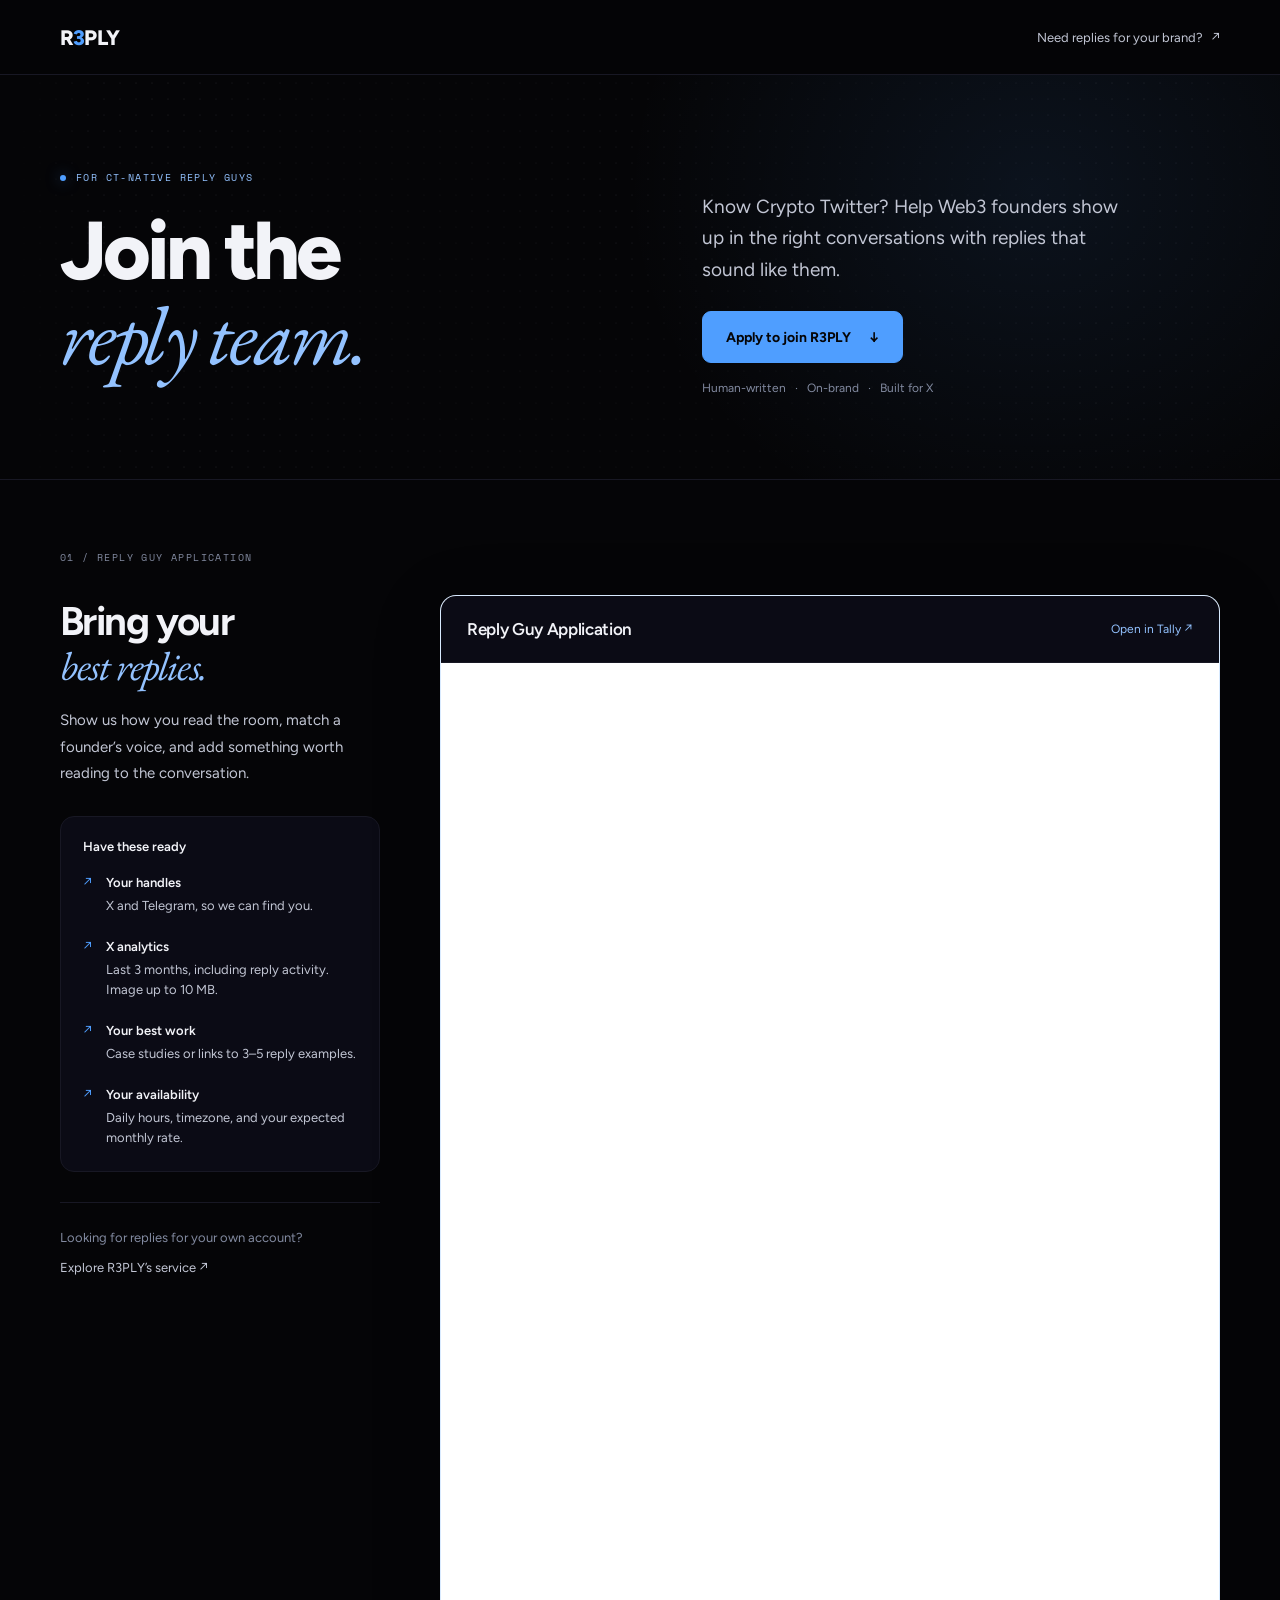
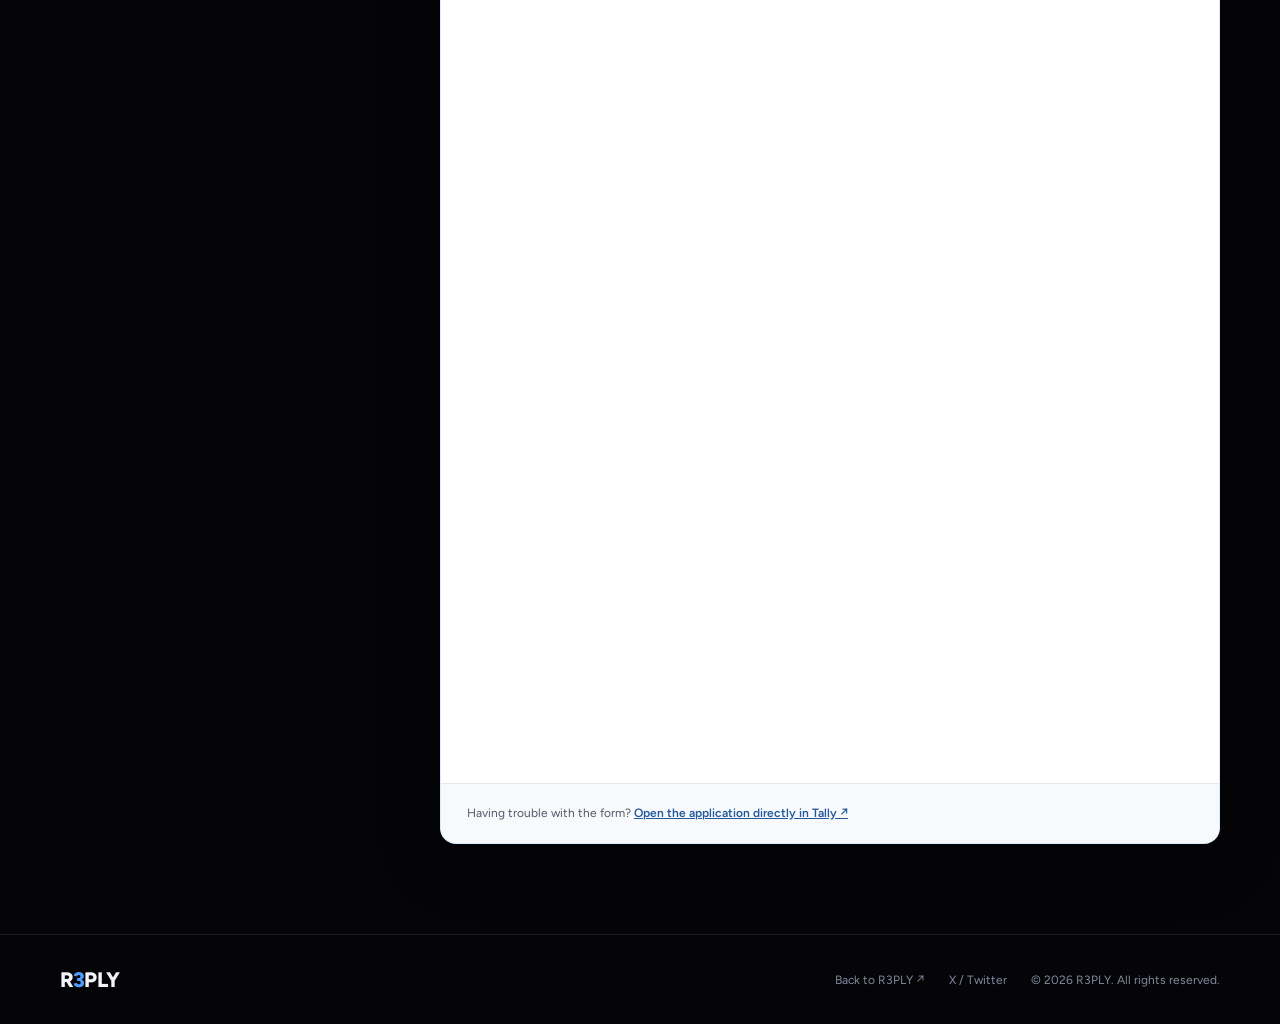
==== reply-guys/index.html @ 3acb1115 "Add reply guys application page with embedded Tally form" ====
<!DOCTYPE html>
<html lang="en">
<head>
  <meta charset="UTF-8">
  <meta name="viewport" content="width=device-width, initial-scale=1.0">
  <title>Reply Guy Application — R3PLY</title>
  <meta name="description" content="Apply to join the R3PLY reply team. Bring your Crypto Twitter knowledge, reply examples and X analytics to help Web3 founders show up in the right conversations.">
  <link rel="canonical" href="https://r3ply.xyz/reply-guys/">
  <meta property="og:title" content="Join the reply team — R3PLY">
  <meta property="og:description" content="Know Crypto Twitter? Apply to join the R3PLY reply team.">
  <meta property="og:type" content="website">
  <meta property="og:url" content="https://r3ply.xyz/reply-guys/">
  <meta name="twitter:card" content="summary">
  <meta name="theme-color" content="#050507">
  <link rel="icon" type="image/png" sizes="96x96" href="/favicon-96x96.png">
  <link rel="icon" type="image/png" sizes="192x192" href="/favicon.png">
  <link rel="shortcut icon" href="/favicon.ico">
  <link rel="apple-touch-icon" sizes="180x180" href="/apple-touch-icon.png">
  <link rel="preconnect" href="https://fonts.googleapis.com">
  <link rel="preconnect" href="https://fonts.gstatic.com" crossorigin>
  <link rel="preconnect" href="https://tally.so">
  <link href="https://fonts.googleapis.com/css2?family=EB+Garamond:ital,wght@1,400;1,500&family=Figtree:wght@400;500;600;700;800&family=Space+Mono:wght@400;700&display=swap" rel="stylesheet">
  <style>
    :root {
      --bg: #050507;
      --bg-card: #0b0b15;
      --border: #181824;
      --text: #f2f3f8;
      --text-dim: #c2c6d4;
      --muted: #828aa0;
      --accent: #4f9eff;
      --accent-300: #93c2ff;
      --accent-rgb: 79 158 255;
    }
    *, *::before, *::after { box-sizing: border-box; }
    html { scroll-behavior: smooth; scroll-padding-top: 90px; }
    body { margin: 0; background: var(--bg); color: var(--text); font-family: 'Figtree', sans-serif; -webkit-font-smoothing: antialiased; }
    a { color: inherit; }
    ::selection { background: var(--accent); color: var(--bg); }
    a:focus-visible, button:focus-visible, iframe:focus-visible { outline: 3px solid var(--accent-300); outline-offset: 5px; }
    .skip-link { position: fixed; top: 12px; left: 16px; z-index: 20; padding: 12px 18px; background: var(--accent); color: var(--bg); font-weight: 700; border-radius: 8px; transform: translateY(-160%); }
    .skip-link:focus { transform: translateY(0); }
    .wrap { width: min(1160px, calc(100% - 80px)); margin-inline: auto; }
    .site-header { position: sticky; top: 0; z-index: 10; border-bottom: 1px solid var(--border); background: rgba(5,5,7,.94); backdrop-filter: blur(18px); }
    .nav { min-height: 74px; display: flex; align-items: center; justify-content: space-between; gap: 24px; }
    .logo { font-weight: 800; font-size: 21px; letter-spacing: -.04em; text-decoration: none; }
    .logo span { color: var(--accent); }
    .nav-link { color: var(--text-dim); font-size: 13px; text-decoration: none; transition: color .2s; }
    .nav-link:hover, .text-link:hover { color: var(--accent-300); }
    .arrow { margin-left: 8px; }
    .hero { position: relative; isolation: isolate; overflow: hidden; border-bottom: 1px solid var(--border); }
    #hero-canvas { position: absolute; inset: 0; width: 100%; height: 100%; z-index: -2; pointer-events: none; }
    .hero::before { content: ''; position: absolute; z-index: -1; top: -260px; right: -180px; width: 850px; height: 750px; background: radial-gradient(ellipse, rgba(79,158,255,.09), transparent 68%); pointer-events: none; }
    .hero-inner { position: relative; display: grid; grid-template-columns: 1.1fr 1fr; gap: 72px; align-items: center; padding-block: 78px 84px; }
    .eyebrow { display: flex; align-items: center; gap: 10px; color: var(--accent-300); font-family: 'Space Mono', monospace; font-size: 10px; letter-spacing: .14em; line-height: 1.6; text-transform: uppercase; }
    .eyebrow::before { content: ''; width: 6px; height: 6px; background: var(--accent); border-radius: 50%; box-shadow: 0 0 14px rgba(79,158,255,.5); flex: 0 0 auto; }
    h1 { font-size: clamp(54px, 6.5vw, 82px); font-weight: 800; letter-spacing: -.05em; line-height: 1.02; margin: 23px 0 0; }
    h1 em, h2 em { font-family: 'EB Garamond', serif; font-weight: 400; color: var(--accent-300); letter-spacing: -.035em; }
    .hero-copy { max-width: 425px; padding-top: 38px; }
    .hero-copy p { font-size: 19px; color: var(--text-dim); line-height: 1.65; margin: 0 0 26px; }
    .button { display: inline-flex; justify-content: center; align-items: center; gap: 18px; padding: 16px 23px; min-height: 52px; border: 1px solid var(--accent); border-radius: 9px; background: var(--accent); color: #050507; font-size: 14px; font-weight: 700; text-decoration: none; transition: background .2s, box-shadow .2s; }
    .button:hover { background: var(--accent-300); border-color: var(--accent-300); box-shadow: 0 0 28px rgba(79,158,255,.15); }
    .hero-note { display: flex; flex-wrap: wrap; gap: 9px; margin-top: 18px; color: var(--muted); font-size: 12px; }
    .hero-note span + span::before { content: '·'; margin-right: 9px; }
    .application { padding-block: 70px 90px; }
    .section-label { font-family: 'Space Mono', monospace; font-size: 10px; letter-spacing: .14em; color: var(--muted); margin: 0 0 30px; }
    .application-grid { display: grid; grid-template-columns: 320px minmax(0, 1fr); align-items: start; gap: 60px; }
    .application-info { padding-top: 4px; }
    h2 { font-size: 40px; font-weight: 700; letter-spacing: -.04em; line-height: 1.13; margin: 0 0 18px; }
    .intro { color: var(--text-dim); font-size: 15px; line-height: 1.75; margin: 0 0 30px; }
    .checklist { background: var(--bg-card); border: 1px solid var(--border); border-radius: 14px; padding: 22px; }
    .checklist h3 { font-size: 13px; font-weight: 600; margin: 0 0 19px; }
    .checklist ul { list-style: none; padding: 0; margin: 0; display: grid; gap: 20px; }
    .checklist li { position: relative; padding-left: 23px; color: var(--text-dim); font-size: 13px; line-height: 1.6; }
    .checklist li::before { content: '↗'; position: absolute; top: 0; left: 0; color: var(--accent); }
    .checklist strong { display: block; color: var(--text); font-size: 13px; font-weight: 600; margin-bottom: 2px; }
    .form-card { min-width: 0; overflow: hidden; border: 1px solid rgba(79,158,255,.22); border-radius: 16px; background: #fff; box-shadow: 0 16px 70px rgba(0,0,0,.2); }
    .form-header { display: flex; flex-wrap: wrap; align-items: center; justify-content: space-between; gap: 14px; background: var(--bg-card); border-bottom: 1px solid var(--border); padding: 23px 26px; }
    .form-header h3 { margin: 0; color: var(--text); font-size: 17px; font-weight: 600; letter-spacing: -.02em; }
    .form-header a { color: var(--accent-300); font-size: 12px; text-decoration: none; }
    .form-header a:hover { text-decoration: underline; }
    .tally-form { display: block; width: 100%; border: 0; color-scheme: light; }
    .fallback { border-top: 1px solid #e5e7eb; padding: 20px 26px; background: #f8f9fb; color: #505968; font-size: 12px; line-height: 1.6; }
    .fallback a { color: #23599c; font-weight: 600; }
    .client-note { border-top: 1px solid var(--border); margin-top: 30px; padding-top: 24px; color: var(--muted); font-size: 13px; line-height: 1.7; }
    .text-link { display: inline-block; margin-top: 8px; color: var(--text-dim); text-decoration: none; }
    .site-footer { border-top: 1px solid var(--border); }
    .footer-inner { padding-block: 32px; display: flex; flex-wrap: wrap; align-items: center; justify-content: space-between; gap: 22px; }
    .footer-links { display: flex; flex-wrap: wrap; gap: 24px; align-items: center; color: var(--muted); font-size: 12px; }
    .footer-links a { text-decoration: none; }
    .footer-links a:hover { color: var(--accent-300); }
    @media (max-width: 960px) {
      .wrap { width: calc(100% - 48px); }
      .hero-inner { gap: 40px; }
      .application-grid { grid-template-columns: 260px minmax(0, 1fr); gap: 30px; }
      h2 { font-size: 35px; }
    }
    @media (max-width: 760px) {
      .wrap { width: calc(100% - 40px); }
      .nav { min-height: 66px; gap: 16px; }
      .nav-link { max-width: 185px; text-align: right; font-size: 12px; line-height: 1.5; }
      .hero-inner { grid-template-columns: 1fr; gap: 24px; padding-block: 54px; }
      h1 { font-size: clamp(53px, 11vw, 76px); }
      .hero-copy { padding-top: 0; max-width: 500px; }
      .hero-copy p { font-size: 17px; margin-bottom: 22px; }
      .application { padding-block: 46px 54px; }
      .application-grid { grid-template-columns: 1fr; gap: 32px; }
      h2 { font-size: 38px; }
      .intro { margin-bottom: 22px; }
      .checklist { padding: 22px; }
      .checklist ul { grid-template-columns: 1fr 1fr; gap: 18px; }
      .client-note { margin-top: 22px; }
      .form-header { padding: 20px; }
      .fallback { padding: 18px 20px; }
      .footer-inner { align-items: flex-start; flex-direction: column; }
      .footer-links { gap: 18px; }
    }
    @media (max-width: 420px) {
      .checklist ul { grid-template-columns: 1fr; }
      .button { width: 100%; }
    }
    @media (prefers-reduced-motion: reduce) {
      html { scroll-behavior: auto; }
      *, *::before, *::after { transition: none !important; }
    }
  </style>
</head>
<body>
  <a class="skip-link" href="#apply">Skip to application</a>
  <header class="site-header">
    <nav class="nav wrap" aria-label="Main navigation">
      <a class="logo" href="/" aria-label="R3PLY homepage">R<span>3</span>PLY</a>
      <a class="nav-link" href="/">Need replies for your brand?<span class="arrow" aria-hidden="true">↗</span></a>
    </nav>
  </header>
  <main>
    <section class="hero" aria-labelledby="hero-title">
      <canvas id="hero-canvas" aria-hidden="true"></canvas>
      <div class="hero-inner wrap">
        <div>
          <div class="eyebrow">For CT-native reply guys</div>
          <h1 id="hero-title">Join the<br><em>reply team.</em></h1>
        </div>
        <div class="hero-copy">
          <p>Know Crypto Twitter? Help Web3 founders show up in the right conversations with replies that sound like them.</p>
          <a class="button" href="#apply">Apply to join R3PLY <span aria-hidden="true">↓</span></a>
          <div class="hero-note"><span>Human-written</span><span>On-brand</span><span>Built for X</span></div>
        </div>
      </div>
    </section>
    <section class="application wrap" id="apply" aria-labelledby="application-title">
      <p class="section-label">01 / REPLY GUY APPLICATION</p>
      <div class="application-grid">
        <aside class="application-info">
          <h2 id="application-title">Bring your<br><em>best replies.</em></h2>
          <p class="intro">Show us how you read the room, match a founder’s voice, and add something worth reading to the conversation.</p>
          <div class="checklist">
            <h3>Have these ready</h3>
            <ul>
              <li><strong>Your handles</strong>X and Telegram, so we can find you.</li>
              <li><strong>X analytics</strong>Last 3 months, including reply activity. Image up to 10 MB.</li>
              <li><strong>Your best work</strong>Case studies or links to 3–5 reply examples.</li>
              <li><strong>Your availability</strong>Daily hours, timezone, and your expected monthly rate.</li>
            </ul>
          </div>
          <div class="client-note">Looking for replies for your own account?<br><a class="text-link" href="/">Explore R3PLY’s service <span aria-hidden="true">↗</span></a></div>
        </aside>
        <div class="form-card">
          <div class="form-header">
            <h3>Reply Guy Application</h3>
            <a href="https://tally.so/r/2E71Xb" target="_blank" rel="noopener noreferrer">Open in Tally <span aria-hidden="true">↗</span><span class="sr-only" style="position:absolute;width:1px;height:1px;padding:0;margin:-1px;overflow:hidden;clip-path:inset(50%);white-space:nowrap;"> (opens in a new tab)</span></a>
          </div>
          <iframe class="tally-form" data-tally-src="https://tally.so/embed/2E71Xb?alignLeft=1&amp;hideTitle=1&amp;dynamicHeight=1" src="https://tally.so/embed/2E71Xb?alignLeft=1&amp;hideTitle=1&amp;dynamicHeight=1" loading="lazy" width="100%" height="1720" title="R3PLY reply guy application form"></iframe>
          <div class="fallback">Having trouble with the form? <a href="https://tally.so/r/2E71Xb" target="_blank" rel="noopener noreferrer">Open the application directly in Tally ↗</a></div>
        </div>
      </div>
    </section>
  </main>
  <footer class="site-footer">
    <div class="footer-inner wrap">
      <a class="logo" href="/" aria-label="R3PLY homepage">R<span>3</span>PLY</a>
      <div class="footer-links">
        <a href="/">Back to R3PLY <span aria-hidden="true">↗</span></a>
        <a href="https://x.com/shynxbt" target="_blank" rel="noopener noreferrer">X / Twitter</a>
        <span>© 2026 R3PLY. All rights reserved.</span>
      </div>
    </div>
  </footer>
  <script src="https://tally.so/widgets/embed.js" onload="if (window.Tally) window.Tally.loadEmbeds();" async></script>
  <script>
    /* HERO CANVAS - blue cursor trails and dot-field click ripples */
    (function() {
      const canvas = document.getElementById('hero-canvas');
      const hero = canvas && canvas.closest('.hero');
      const ctx = canvas && canvas.getContext('2d');
      if (!hero || !ctx) return;

      const motion = matchMedia('(prefers-reduced-motion: reduce)');
      const pointer = matchMedia('(hover: hover) and (pointer: fine)');
      const rgb = getComputedStyle(hero).getPropertyValue('--accent-rgb').trim().split(/[\s,]+/).map(Number);
      const blue = rgb.length === 3 && rgb.every(Number.isFinite) ? rgb : [79, 158, 255];
      const TRAIL_LIFE = 680, RIPPLE_LIFE = 1700, MAX_TRAIL = 24;
      let width = 1, height = 1, radius = 100, dots = [], masks = [];
      let trail = [], ripples = [], frame = null, inView = true, lastPaint = 0;
      let phase = 0, previousTime = 0, previousPoint = null;
      const animated = () => !motion.matches && pointer.matches;
      const canRun = () => animated() && inView && !document.hidden;

      function measure() {
        const rect = canvas.getBoundingClientRect();
        width = Math.max(1, rect.width);
        height = Math.max(1, rect.height);
        const dpr = Math.min(window.devicePixelRatio || 1, 2);
        canvas.width = Math.round(width * dpr);
        canvas.height = Math.round(height * dpr);
        ctx.setTransform(dpr, 0, 0, dpr, 0, 0);
        radius = Math.max(80, Math.min(120, width * 0.075));
        masks = [...hero.querySelectorAll('.hero-call-note, .hero-trust')].map(el => {
          const r = el.getBoundingClientRect();
          return { left: r.left - rect.left - 10, top: r.top - rect.top - 10,
            right: r.right - rect.left + 10, bottom: r.bottom - rect.top + 10 };
        });
        const spacing = width < 600 ? 22 : 16;
        dots = [];
        for (let y = spacing / 2; y < height; y += spacing) {
          for (let x = spacing / 2; x < width; x += spacing) {
            if (masks.some(m => x >= m.left && x <= m.right && y >= m.top && y <= m.bottom)) continue;
            const edge = Math.min(1, Math.min(x, width - x) / 90);
            dots.push({ x, y, edge, distance: Math.hypot(x - width * 0.5, y - height * 0.35) });
          }
        }
        trail = [];
        ripples = [];
        previousPoint = null;
        paint(performance.now(), false);
        sync();
      }

      function paint(now, moving) {
        if (moving) phase += Math.min(50, now - (previousTime || now)) / 1000;
        previousTime = now;
        trail = trail.filter(p => now - p.time < TRAIL_LIFE);
        ripples = ripples.filter(p => now - p.time < RIPPLE_LIFE);
        const strokes = trail.map(p => ({ ...p, fade: Math.pow(1 - (now - p.time) / TRAIL_LIFE, 1.5),
          dx: p.x - p.fromX, dy: p.y - p.fromY,
          length: Math.pow(p.x - p.fromX, 2) + Math.pow(p.y - p.fromY, 2) }));
        const waves = ripples.map(p => ({ ...p, radius: (now - p.time) * 0.62,
          fade: Math.pow(1 - (now - p.time) / RIPPLE_LIFE, 2) }));
        ctx.clearRect(0, 0, width, height);
        for (const dot of dots) {
          let wake = 0, ripple = 0;
          if (moving) {
            for (const p of strokes) {
              if (Math.abs(dot.x - p.x) > radius + Math.abs(p.dx) || Math.abs(dot.y - p.y) > radius + Math.abs(p.dy)) continue;
              const t = p.length ? Math.max(0, Math.min(1, ((dot.x - p.fromX) * p.dx + (dot.y - p.fromY) * p.dy) / p.length)) : 0;
              const distance = Math.hypot(dot.x - p.fromX - p.dx * t, dot.y - p.fromY - p.dy * t);
              if (distance < radius) wake = Math.max(wake, Math.pow(1 - distance / radius, 2) * p.fade);
            }
            for (const p of waves) {
              const distance = Math.abs(Math.hypot(dot.x - p.x, dot.y - p.y) - p.radius);
              const thickness = 24 + p.radius * 0.045;
              if (distance < thickness) ripple = Math.max(ripple, (1 - distance / thickness) * p.fade);
            }
          }
          const light = Math.min(1, Math.max(wake, ripple));
          const breath = moving ? (Math.sin(phase * 1.25 - dot.distance * 0.012) + 1) * 0.016 : 0.013;
          const alpha = (0.034 + breath + light * 0.66) * dot.edge;
          const blend = Math.min(1, light * 1.7);
          const color = blue.map((channel, i) => Math.round([242, 243, 248][i] * (1 - blend) + channel * blend));
          ctx.fillStyle = `rgba(${color.join(',')},${alpha})`;
          ctx.beginPath();
          ctx.arc(dot.x, dot.y, 0.85 + light * 1.15, 0, Math.PI * 2);
          ctx.fill();
        }
      }

      function tick(now) {
        frame = null;
        if (!canRun()) return;
        // Limit the background to 40 fps; page controls keep their normal frame rate.
        if (now - lastPaint >= 25) { paint(now, true); lastPaint = now; }
        frame = requestAnimationFrame(tick);
      }
      function stop() {
        if (frame !== null) cancelAnimationFrame(frame);
        frame = null;
        previousTime = 0;
      }
      function sync() {
        if (canRun()) {
          if (frame === null) frame = requestAnimationFrame(tick);
        } else {
          stop();
          if (!animated()) {
            trail = []; ripples = []; previousPoint = null;
            paint(performance.now(), false);
          }
        }
      }
      function localPoint(e) {
        const rect = canvas.getBoundingClientRect();
        return { x: e.clientX - rect.left, y: e.clientY - rect.top };
      }
      hero.addEventListener('pointermove', e => {
        if (!canRun() || e.pointerType === 'touch') return;
        const now = performance.now();
        if (previousPoint && now - previousPoint.time < 12) return;
        const p = localPoint(e);
        if (p.x < 0 || p.y < 0 || p.x > width || p.y > height) return;
        const nearby = previousPoint && now - previousPoint.time < 100 &&
          Math.hypot(p.x - previousPoint.x, p.y - previousPoint.y) < radius * 2;
        trail.push({ ...p, fromX: nearby ? previousPoint.x : p.x,
          fromY: nearby ? previousPoint.y : p.y, time: now });
        if (trail.length > MAX_TRAIL) trail.shift();
        previousPoint = { ...p, time: now };
      }, { passive: true });
      hero.addEventListener('pointerleave', () => { previousPoint = null; });
      hero.addEventListener('click', e => {
        if (!canRun() || e.target.closest('a, button, input, select, textarea, summary')) return;
        ripples.push({ ...localPoint(e), time: performance.now() });
        if (ripples.length > 4) ripples.shift();
      });

      if ('IntersectionObserver' in window) {
        new IntersectionObserver(entries => {
          inView = entries.some(entry => entry.isIntersecting);
          if (!inView) { trail = []; ripples = []; previousPoint = null; }
          sync();
        }, { threshold: 0 }).observe(hero);
      }
      if ('ResizeObserver' in window) new ResizeObserver(measure).observe(hero);
      else window.addEventListener('resize', measure, { passive: true });
      document.addEventListener('visibilitychange', sync);
      motion.addEventListener('change', sync);
      pointer.addEventListener('change', sync);
      window.addEventListener('pageshow', measure);
      if (document.fonts) document.fonts.ready.then(measure);
      measure();
    })();
  </script>
</body>
</html>
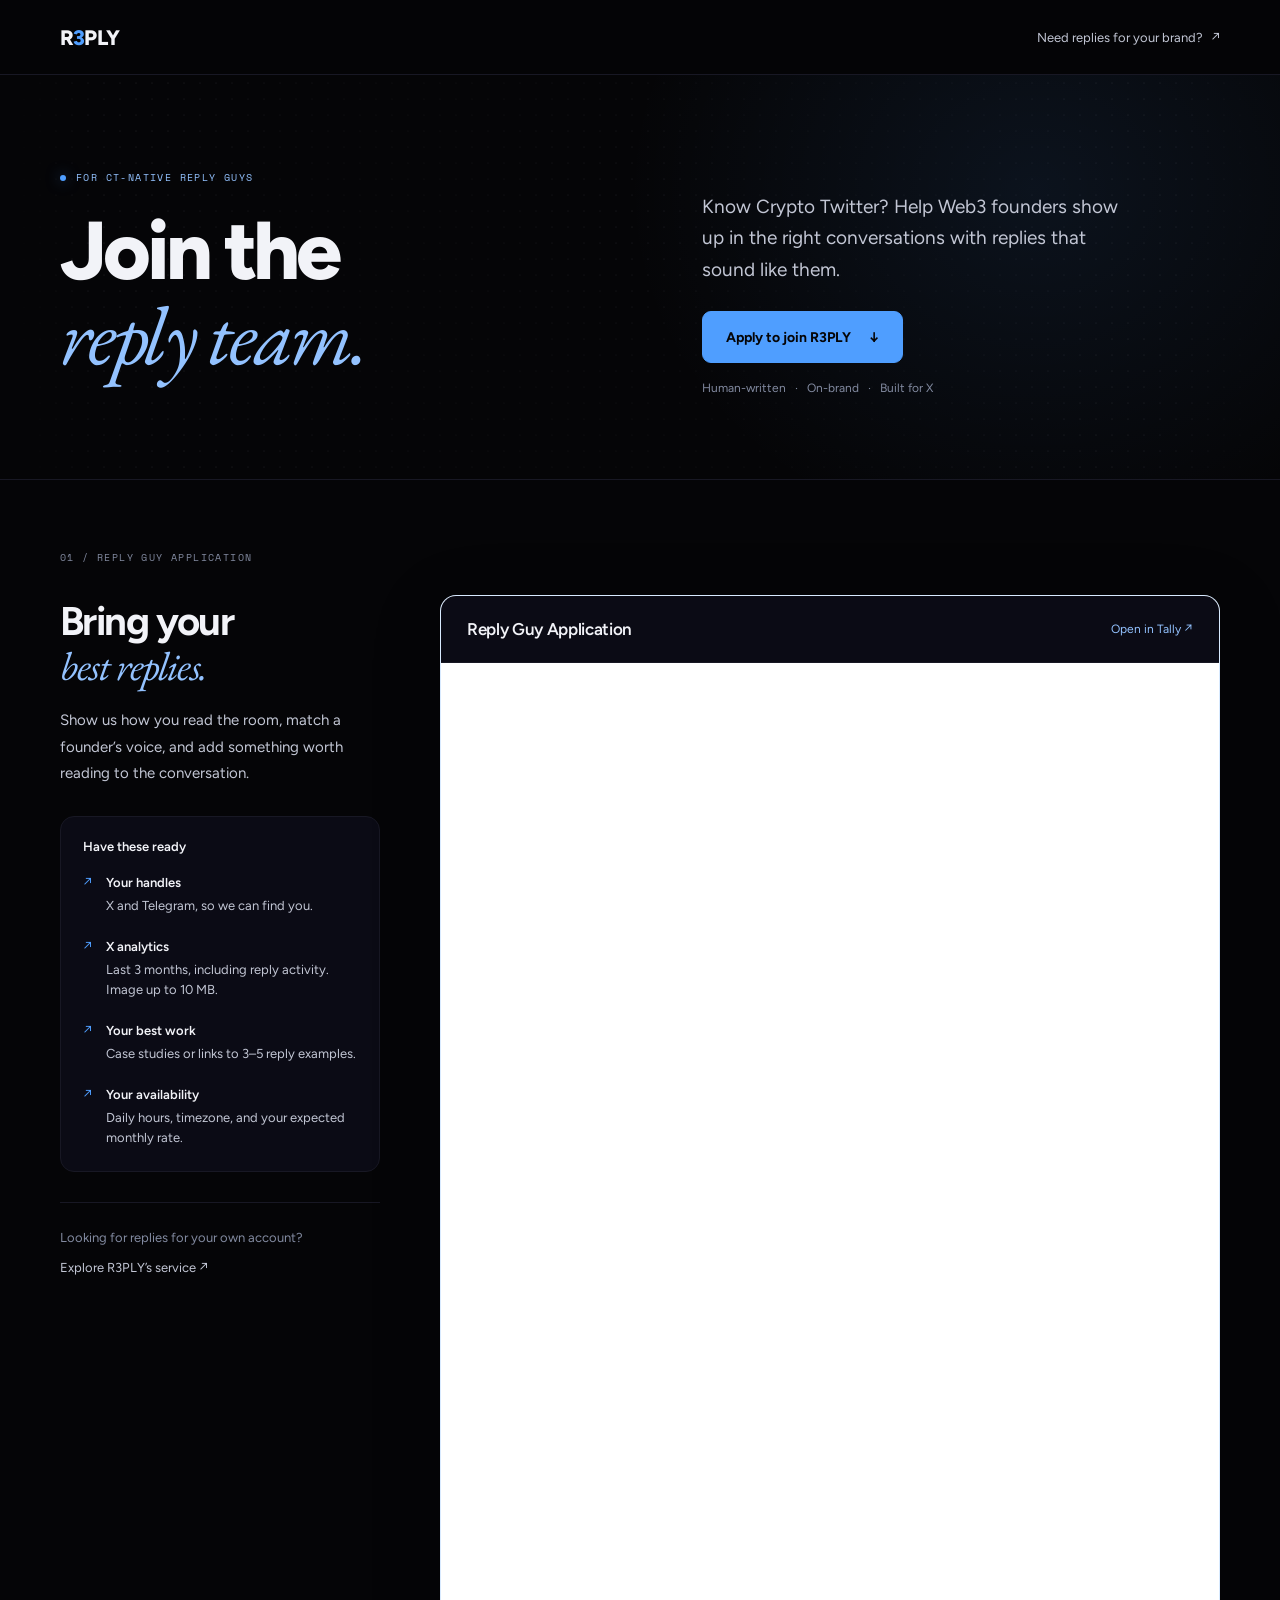
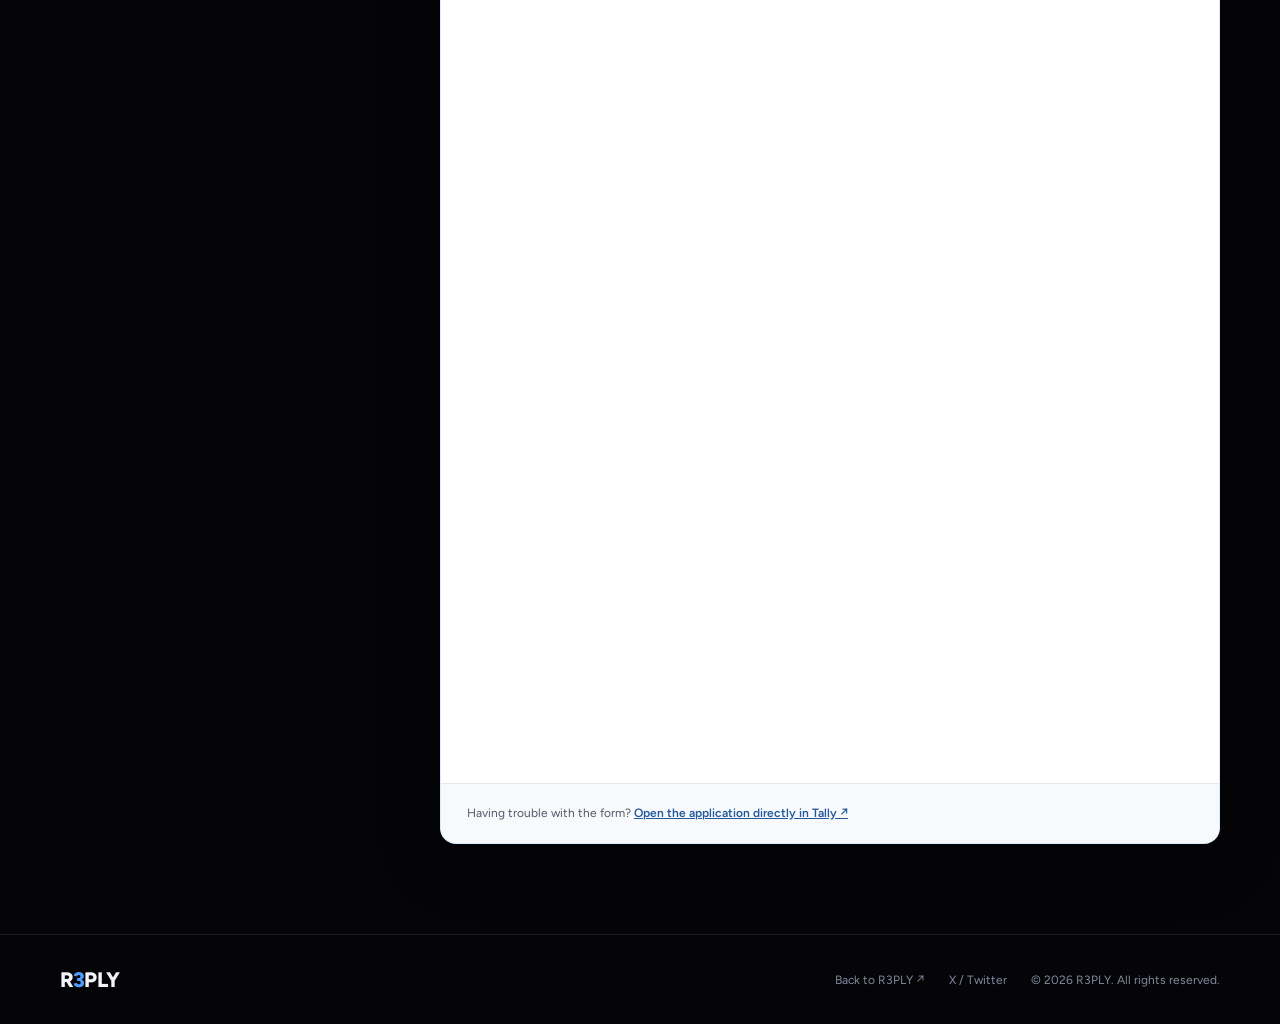
==== commit f3284e84: "Allow Tally widget to resize the application form" ====
--- a/reply-guys/index.html
+++ b/reply-guys/index.html
@@ -170,7 +170,7 @@
             <h3>Reply Guy Application</h3>
             <a href="https://tally.so/r/2E71Xb" target="_blank" rel="noopener noreferrer">Open in Tally <span aria-hidden="true">↗</span><span class="sr-only" style="position:absolute;width:1px;height:1px;padding:0;margin:-1px;overflow:hidden;clip-path:inset(50%);white-space:nowrap;"> (opens in a new tab)</span></a>
           </div>
-          <iframe class="tally-form" data-tally-src="https://tally.so/embed/2E71Xb?alignLeft=1&amp;hideTitle=1&amp;dynamicHeight=1" src="https://tally.so/embed/2E71Xb?alignLeft=1&amp;hideTitle=1&amp;dynamicHeight=1" loading="lazy" width="100%" height="1720" title="R3PLY reply guy application form"></iframe>
+          <iframe class="tally-form" data-tally-src="https://tally.so/embed/2E71Xb?alignLeft=1&amp;hideTitle=1&amp;dynamicHeight=1" loading="lazy" width="100%" height="1720" title="R3PLY reply guy application form"></iframe>
           <div class="fallback">Having trouble with the form? <a href="https://tally.so/r/2E71Xb" target="_blank" rel="noopener noreferrer">Open the application directly in Tally ↗</a></div>
         </div>
       </div>
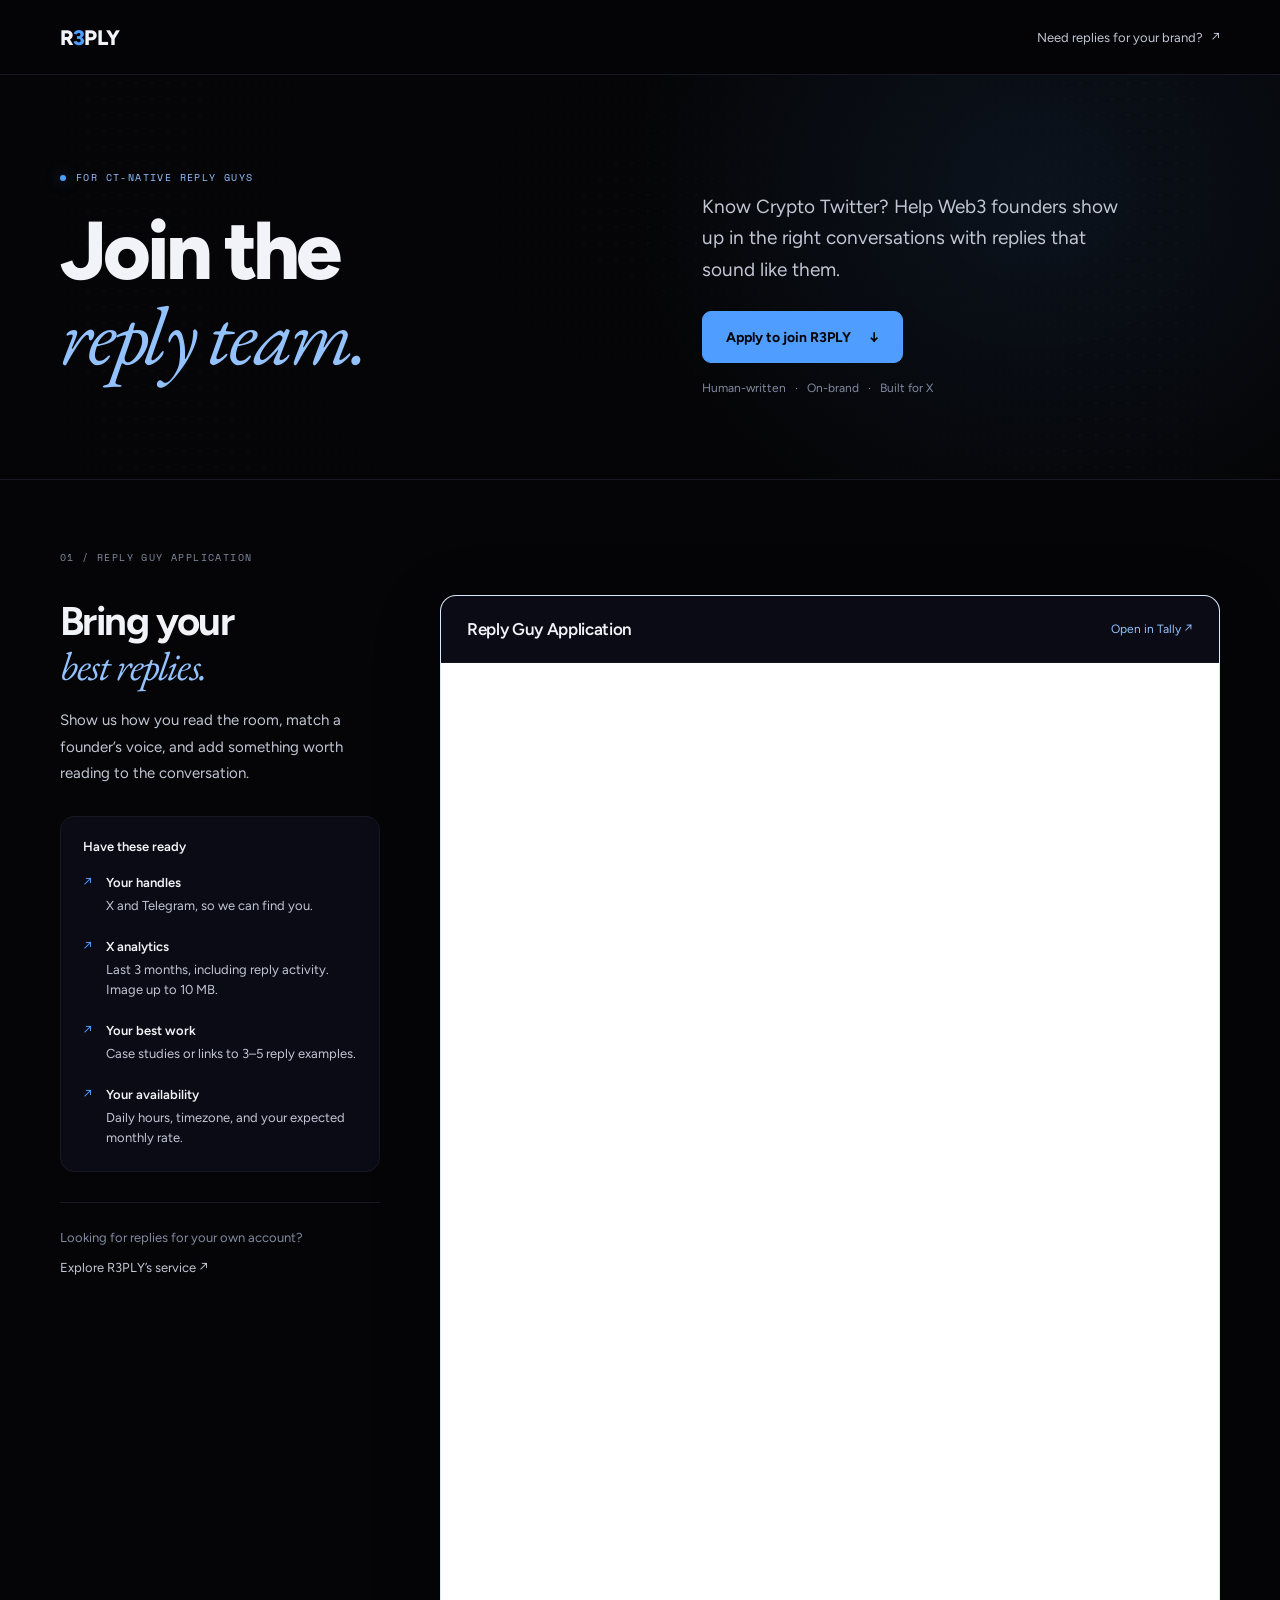
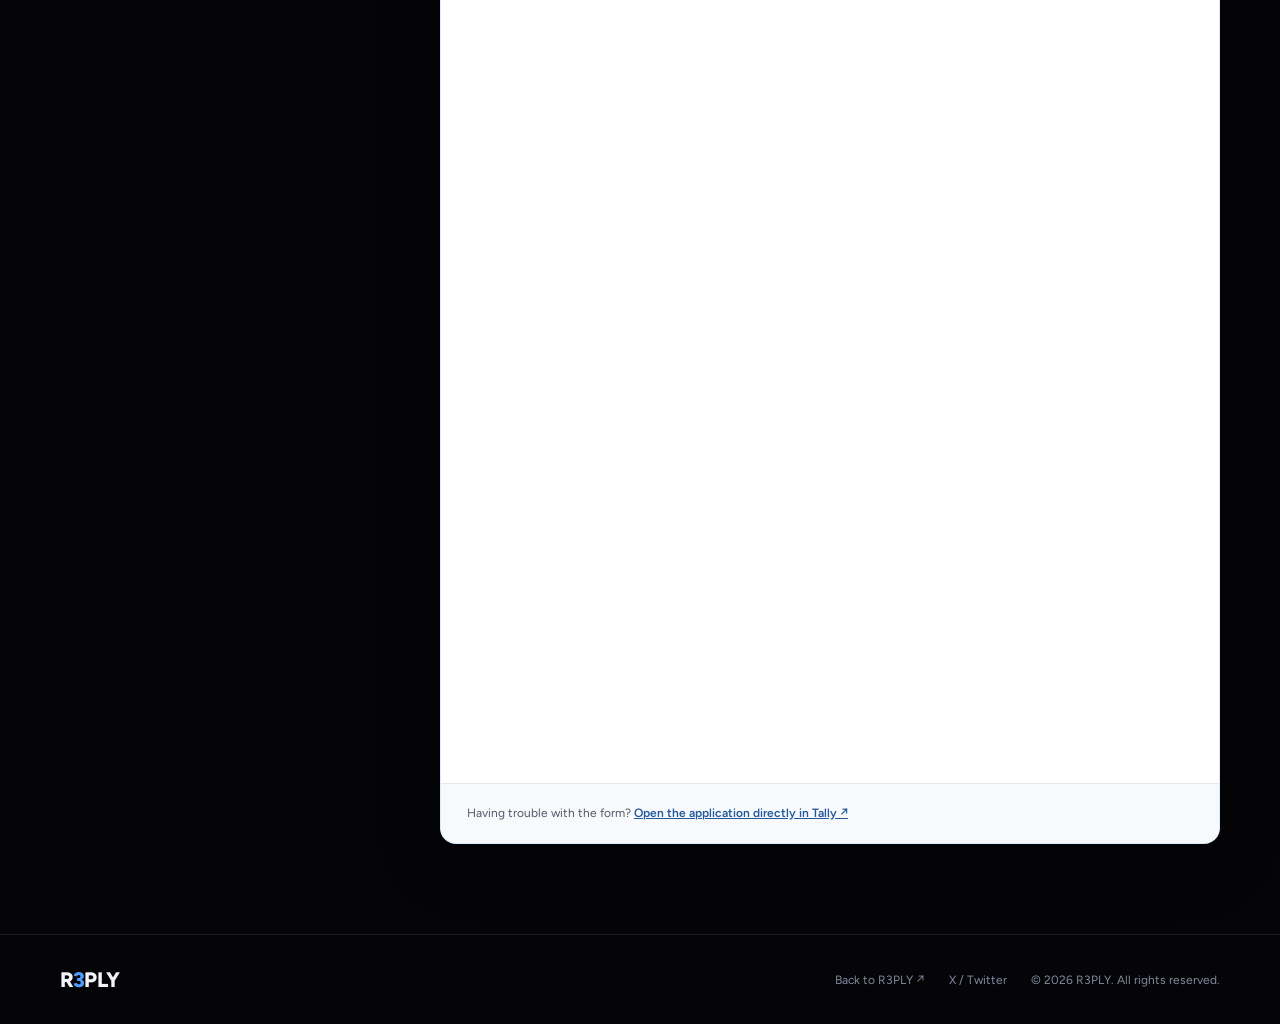
==== commit d0831d54: "Preview: reply-strategy offer, remove client message, no em dashes, problem copy Co-Authored-By: Cla" ====
--- a/reply-guys/index.html
+++ b/reply-guys/index.html
@@ -3,10 +3,10 @@
 <head>
   <meta charset="UTF-8">
   <meta name="viewport" content="width=device-width, initial-scale=1.0">
-  <title>Reply Guy Application — R3PLY</title>
+  <title>Reply Guy Application - R3PLY</title>
   <meta name="description" content="Apply to join the R3PLY reply team. Bring your Crypto Twitter knowledge, reply examples and X analytics to help Web3 founders show up in the right conversations.">
   <link rel="canonical" href="https://r3ply.xyz/reply-guys/">
-  <meta property="og:title" content="Join the reply team — R3PLY">
+  <meta property="og:title" content="Join the reply team - R3PLY">
   <meta property="og:description" content="Know Crypto Twitter? Apply to join the R3PLY reply team.">
   <meta property="og:type" content="website">
   <meta property="og:url" content="https://r3ply.xyz/reply-guys/">
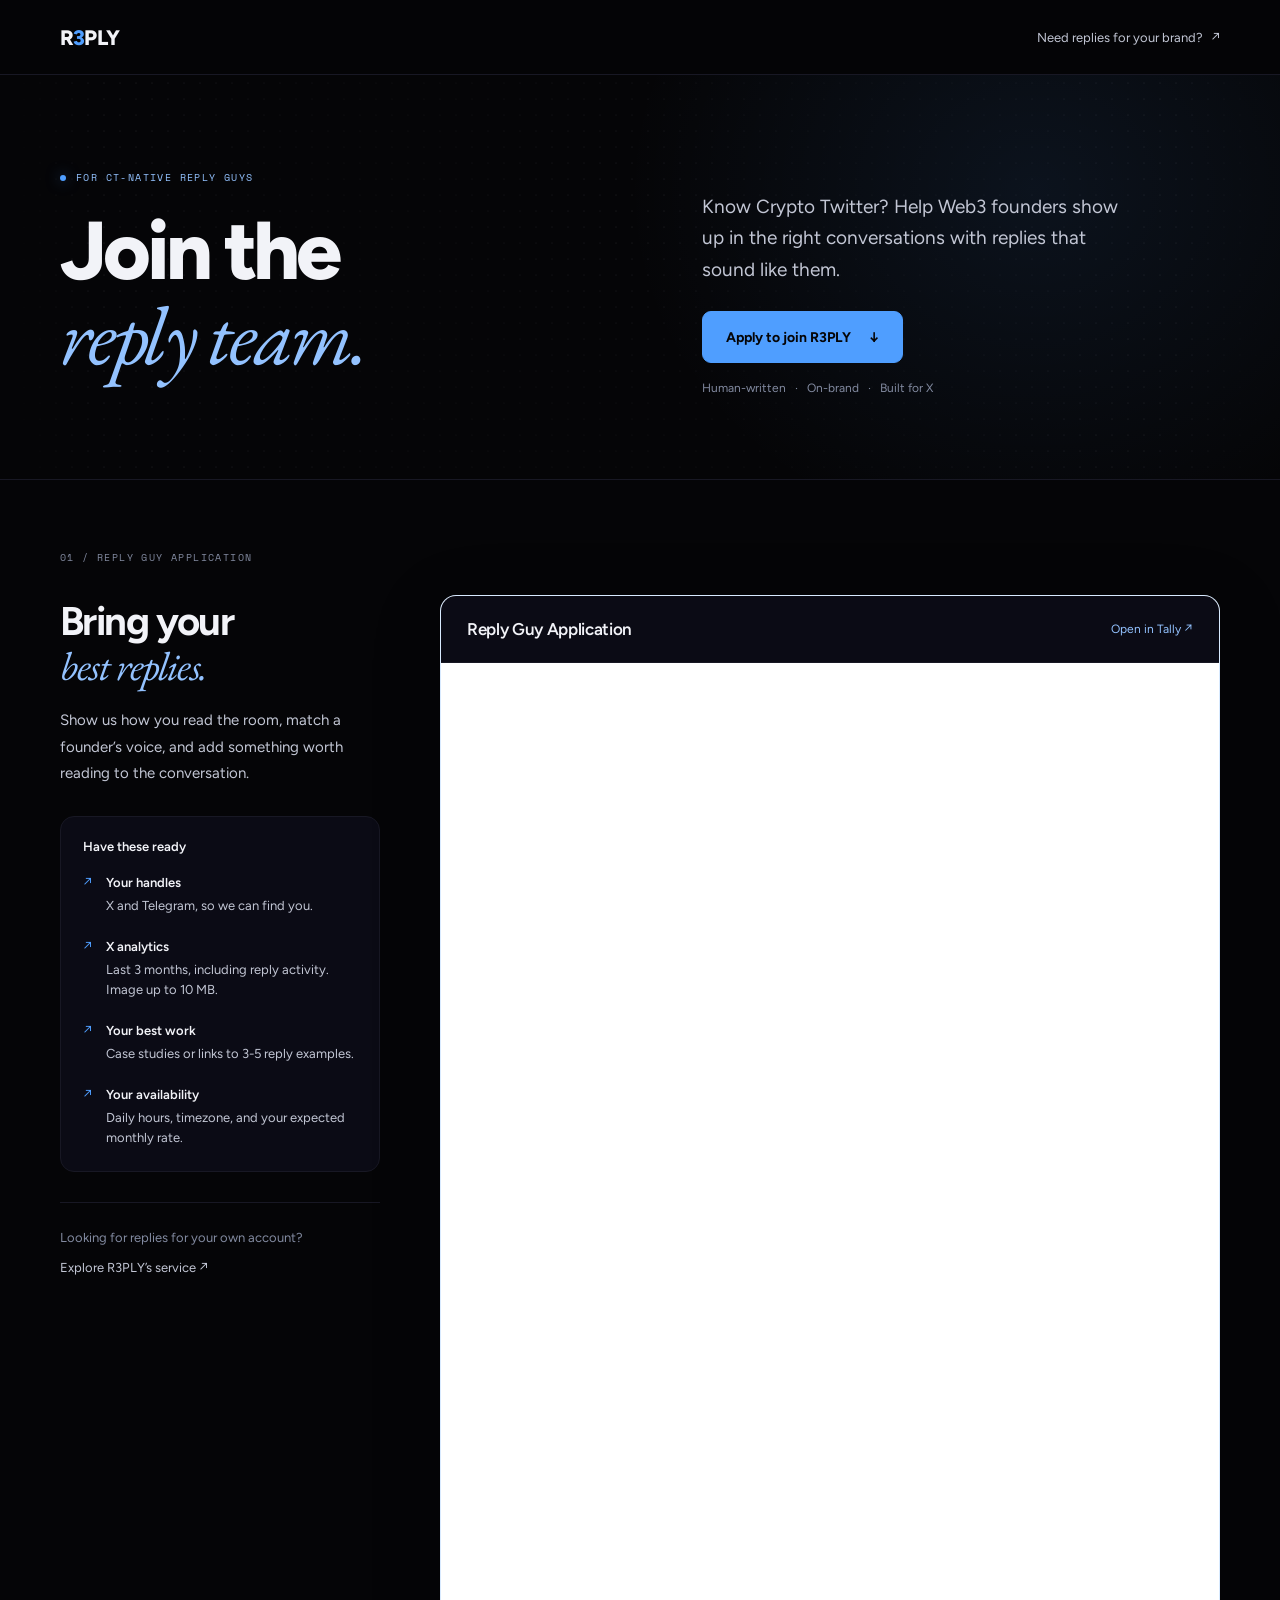
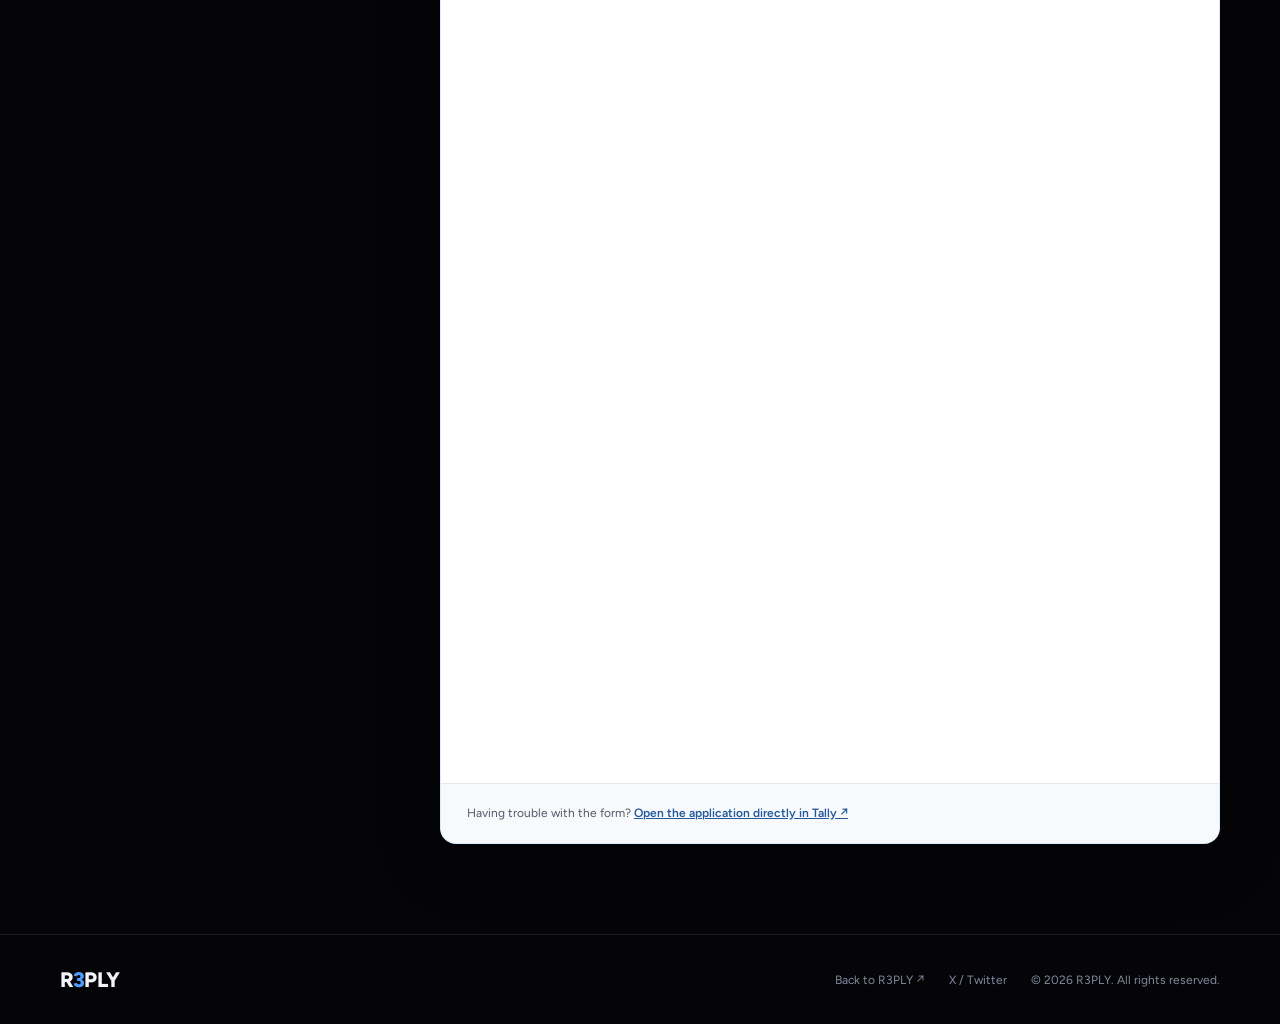
==== commit 38df9c54: "Preview: fresh case studies - Multipli all time, new 8K personal brand case, new order, hyphen date " ====
--- a/reply-guys/index.html
+++ b/reply-guys/index.html
@@ -159,7 +159,7 @@
             <ul>
               <li><strong>Your handles</strong>X and Telegram, so we can find you.</li>
               <li><strong>X analytics</strong>Last 3 months, including reply activity. Image up to 10 MB.</li>
-              <li><strong>Your best work</strong>Case studies or links to 3–5 reply examples.</li>
+              <li><strong>Your best work</strong>Case studies or links to 3-5 reply examples.</li>
               <li><strong>Your availability</strong>Daily hours, timezone, and your expected monthly rate.</li>
             </ul>
           </div>
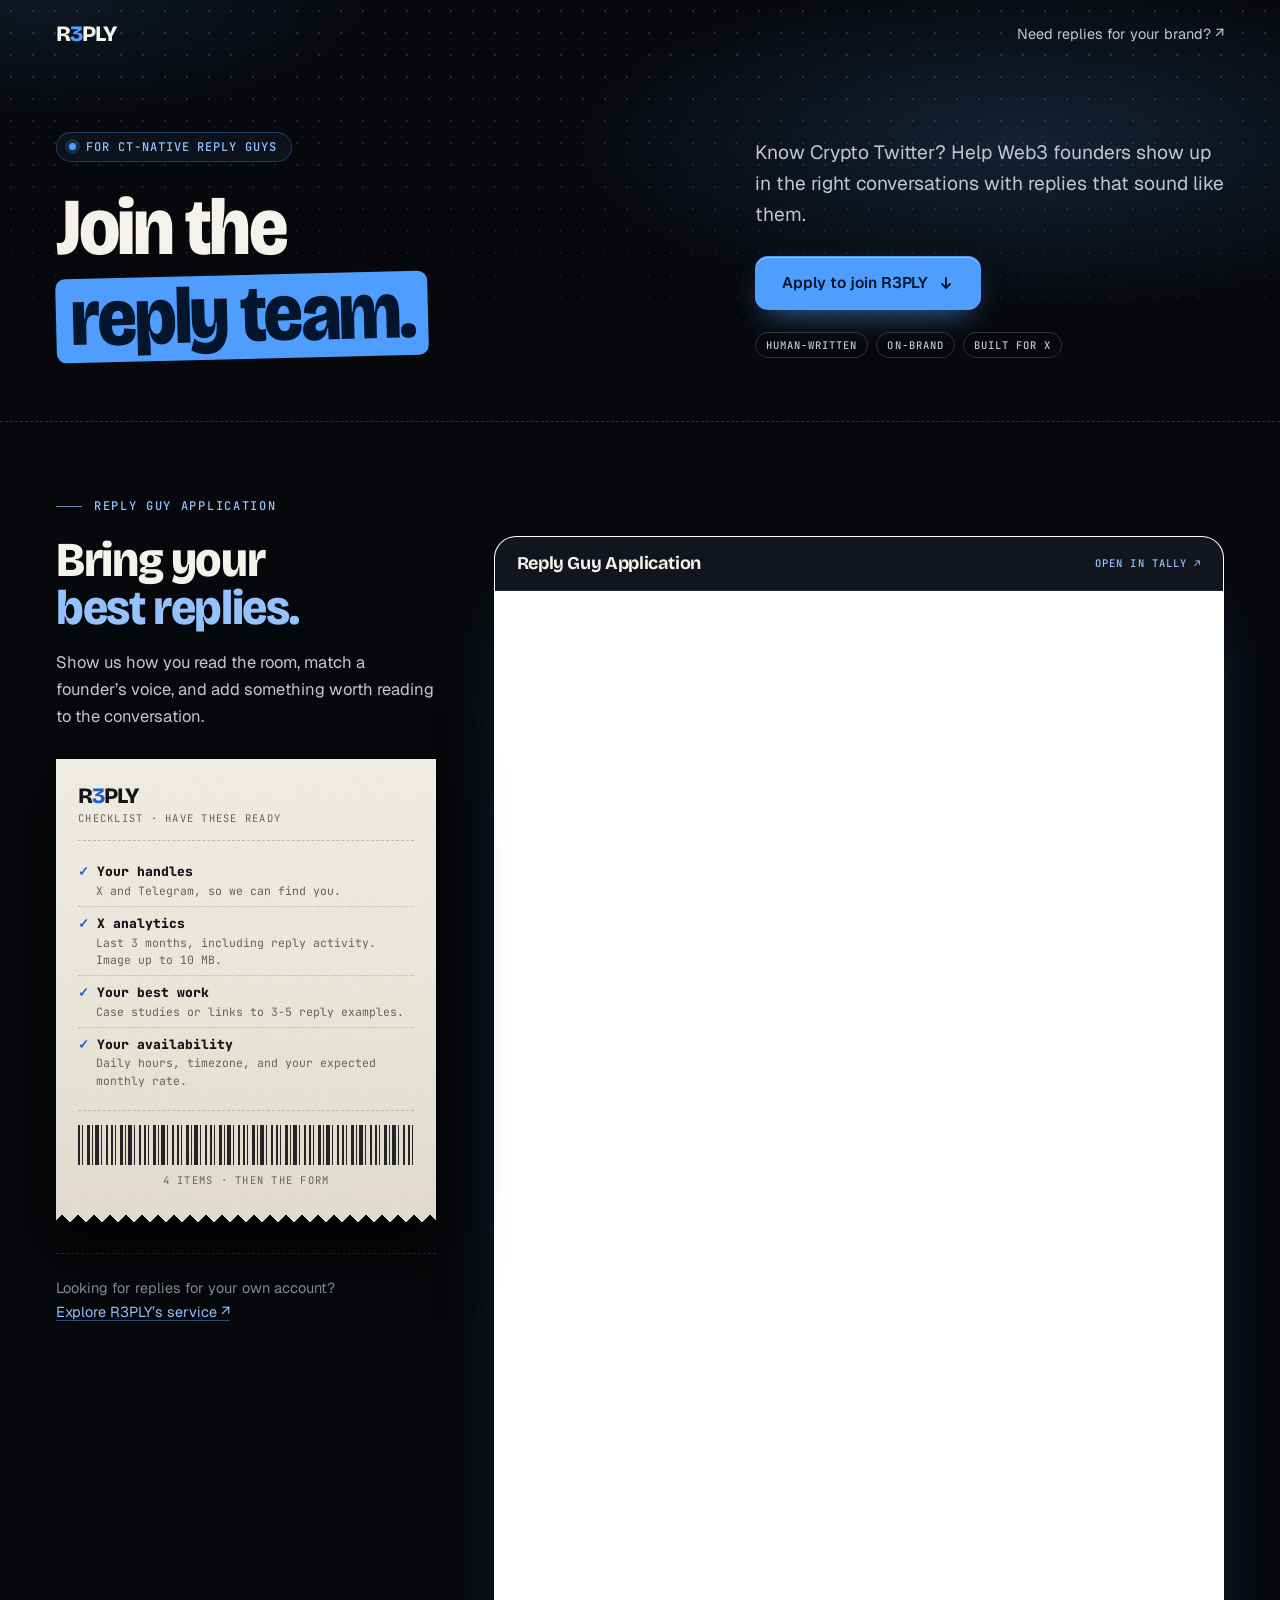
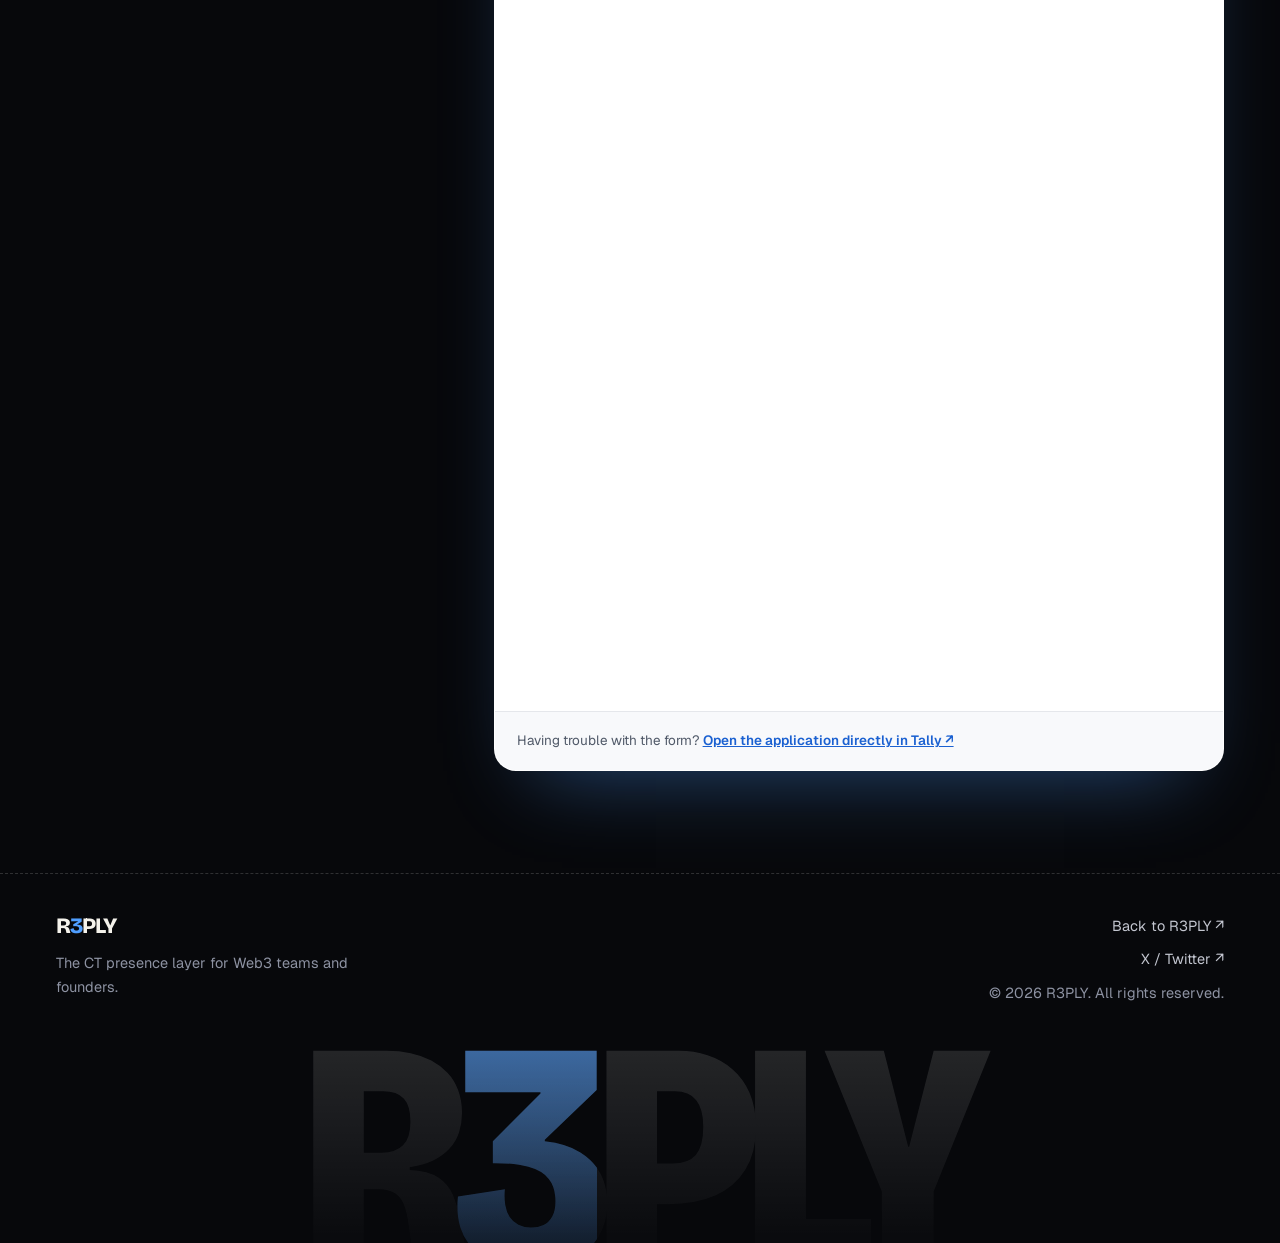
==== commit 5558e3da: "Redesign and rebuild the site around client receipts - New visual system: dark canvas, paper receipt" ====
--- a/reply-guys/index.html
+++ b/reply-guys/index.html
@@ -11,332 +11,150 @@
   <meta property="og:type" content="website">
   <meta property="og:url" content="https://r3ply.xyz/reply-guys/">
   <meta name="twitter:card" content="summary">
-  <meta name="theme-color" content="#050507">
-  <link rel="icon" type="image/png" sizes="96x96" href="/favicon-96x96.png">
-  <link rel="icon" type="image/png" sizes="192x192" href="/favicon.png">
-  <link rel="shortcut icon" href="/favicon.ico">
-  <link rel="apple-touch-icon" sizes="180x180" href="/apple-touch-icon.png">
+  <meta name="theme-color" content="#07080b">
+  <link rel="icon" type="image/png" sizes="96x96" href="../favicon-96x96.png">
+  <link rel="icon" type="image/png" sizes="192x192" href="../favicon.png">
+  <link rel="shortcut icon" href="../favicon.ico">
+  <link rel="apple-touch-icon" sizes="180x180" href="../apple-touch-icon.png">
   <link rel="preconnect" href="https://fonts.googleapis.com">
   <link rel="preconnect" href="https://fonts.gstatic.com" crossorigin>
   <link rel="preconnect" href="https://tally.so">
-  <link href="https://fonts.googleapis.com/css2?family=EB+Garamond:ital,wght@1,400;1,500&family=Figtree:wght@400;500;600;700;800&family=Space+Mono:wght@400;700&display=swap" rel="stylesheet">
+  <link href="https://fonts.googleapis.com/css2?family=Bricolage+Grotesque:opsz,wdth,wght@12..96,75..100,500..800&family=Geist:wght@400..700&family=JetBrains+Mono:wght@400..800&display=swap" rel="stylesheet">
+  <link rel="stylesheet" href="../assets/site.css?v=2.0">
   <style>
-    :root {
-      --bg: #050507;
-      --bg-card: #0b0b15;
-      --border: #181824;
-      --text: #f2f3f8;
-      --text-dim: #c2c6d4;
-      --muted: #828aa0;
-      --accent: #4f9eff;
-      --accent-300: #93c2ff;
-      --accent-rgb: 79 158 255;
+    /* Page-specific layout. Tokens, type, buttons, nav, receipts and footer come from site.css. */
+    .rg-nav-link { font-size: 14.5px; color: var(--text-2); text-decoration: none; transition: color .2s; text-align: right; }
+    .rg-nav-link:hover { color: var(--blue-2); }
+    .rg-hero { padding-bottom: clamp(48px, 7vh, 88px); border-bottom: 1px dashed var(--line-2); }
+    .rg-hero .hero-grid { grid-template-columns: minmax(0, 1.15fr) minmax(0, .85fr); align-items: end; }
+    .rg-hero .h1 { margin-bottom: 0; }
+    .rg-hero-copy p { font-size: clamp(17px, 1.5vw, 20px); line-height: 1.62; color: var(--text-2); margin-bottom: 26px; max-width: 30em; }
+    .rg-pills { display: flex; flex-wrap: wrap; gap: 8px; margin-top: 22px; }
+    .rg-pills span { font: 500 10.5px/1 var(--mono); letter-spacing: .1em; text-transform: uppercase; padding: 7px 10px; border: 1px solid var(--line-2); border-radius: 999px; color: var(--text-2); }
+    .rg-apply { padding-block: clamp(48px, 6vw, 84px) clamp(64px, 8vw, 110px); }
+    .rg-grid { display: grid; grid-template-columns: minmax(0, 380px) minmax(0, 1fr); gap: clamp(28px, 4.5vw, 68px); align-items: start; }
+    .rg-aside { position: sticky; top: calc(var(--nav-h) + 24px); }
+    .rg-aside .h2 { font-size: clamp(34px, 3.8vw, 52px); margin-bottom: 16px; }
+    .rg-aside .lead { margin-bottom: 28px; font-size: 16.5px; }
+    .rg-list li { padding: 7px 0; }
+    .rg-list li + li { border-top: 1.5px dotted var(--paper-rule); }
+    .rg-list b { display: flex; gap: 8px; font-weight: 800; }
+    .rg-list b::before { content: "\2713"; color: var(--paper-blue); }
+    .rg-list span { display: block; padding-left: 18px; font-size: 11.5px; line-height: 1.5; color: var(--paper-mut); }
+    .rg-client { margin-top: 30px; padding-top: 22px; border-top: 1px dashed var(--line-2); font-size: 14.5px; line-height: 1.7; color: var(--text-3); }
+    .rg-form { min-width: 0; overflow: hidden; border: 1px solid var(--line-2); border-radius: var(--radius-lg); background: #fff; box-shadow: 0 40px 80px -40px rgba(var(--blue-rgb), .45); scroll-margin-top: calc(var(--nav-h) + 16px); }
+    .rg-form-head { display: flex; flex-wrap: wrap; align-items: center; justify-content: space-between; gap: 10px 16px; padding: 16px 22px; background: var(--ink-3); border-bottom: 1px solid var(--line); }
+    .rg-form-head h3 { font: 700 18px/1.2 var(--display); letter-spacing: -.02em; }
+    .rg-form-head a { font: 500 10.5px/1.3 var(--mono); letter-spacing: .1em; text-transform: uppercase; color: var(--blue-2); text-decoration: none; }
+    .rg-form-head a:hover { text-decoration: underline; text-underline-offset: 3px; }
+    .tally-form { display: block; width: 100%; border: 0; color-scheme: light; }
+    .rg-fallback { border-top: 1px solid #e5e7eb; padding: 18px 22px; background: #f8f9fb; color: #505968; font-size: 13.5px; line-height: 1.6; }
+    .rg-fallback a { color: #1b61d1; font-weight: 600; }
+    @media (max-width: 960px) {
+      .rg-hero .hero-grid, .rg-grid { grid-template-columns: minmax(0, 1fr); }
+      .rg-hero .hero-grid { align-items: start; gap: 22px; }
+      .rg-aside { position: static; }
+      .rg-aside .receipt-wrap { max-width: 460px; }
+      .footer { padding-bottom: 0; }
     }
-    *, *::before, *::after { box-sizing: border-box; }
-    html { scroll-behavior: smooth; scroll-padding-top: 90px; }
-    body { margin: 0; background: var(--bg); color: var(--text); font-family: 'Figtree', sans-serif; -webkit-font-smoothing: antialiased; }
-    a { color: inherit; }
-    ::selection { background: var(--accent); color: var(--bg); }
-    a:focus-visible, button:focus-visible, iframe:focus-visible { outline: 3px solid var(--accent-300); outline-offset: 5px; }
-    .skip-link { position: fixed; top: 12px; left: 16px; z-index: 20; padding: 12px 18px; background: var(--accent); color: var(--bg); font-weight: 700; border-radius: 8px; transform: translateY(-160%); }
-    .skip-link:focus { transform: translateY(0); }
-    .wrap { width: min(1160px, calc(100% - 80px)); margin-inline: auto; }
-    .site-header { position: sticky; top: 0; z-index: 10; border-bottom: 1px solid var(--border); background: rgba(5,5,7,.94); backdrop-filter: blur(18px); }
-    .nav { min-height: 74px; display: flex; align-items: center; justify-content: space-between; gap: 24px; }
-    .logo { font-weight: 800; font-size: 21px; letter-spacing: -.04em; text-decoration: none; }
-    .logo span { color: var(--accent); }
-    .nav-link { color: var(--text-dim); font-size: 13px; text-decoration: none; transition: color .2s; }
-    .nav-link:hover, .text-link:hover { color: var(--accent-300); }
-    .arrow { margin-left: 8px; }
-    .hero { position: relative; isolation: isolate; overflow: hidden; border-bottom: 1px solid var(--border); }
-    #hero-canvas { position: absolute; inset: 0; width: 100%; height: 100%; z-index: -2; pointer-events: none; }
-    .hero::before { content: ''; position: absolute; z-index: -1; top: -260px; right: -180px; width: 850px; height: 750px; background: radial-gradient(ellipse, rgba(79,158,255,.09), transparent 68%); pointer-events: none; }
-    .hero-inner { position: relative; display: grid; grid-template-columns: 1.1fr 1fr; gap: 72px; align-items: center; padding-block: 78px 84px; }
-    .eyebrow { display: flex; align-items: center; gap: 10px; color: var(--accent-300); font-family: 'Space Mono', monospace; font-size: 10px; letter-spacing: .14em; line-height: 1.6; text-transform: uppercase; }
-    .eyebrow::before { content: ''; width: 6px; height: 6px; background: var(--accent); border-radius: 50%; box-shadow: 0 0 14px rgba(79,158,255,.5); flex: 0 0 auto; }
-    h1 { font-size: clamp(54px, 6.5vw, 82px); font-weight: 800; letter-spacing: -.05em; line-height: 1.02; margin: 23px 0 0; }
-    h1 em, h2 em { font-family: 'EB Garamond', serif; font-weight: 400; color: var(--accent-300); letter-spacing: -.035em; }
-    .hero-copy { max-width: 425px; padding-top: 38px; }
-    .hero-copy p { font-size: 19px; color: var(--text-dim); line-height: 1.65; margin: 0 0 26px; }
-    .button { display: inline-flex; justify-content: center; align-items: center; gap: 18px; padding: 16px 23px; min-height: 52px; border: 1px solid var(--accent); border-radius: 9px; background: var(--accent); color: #050507; font-size: 14px; font-weight: 700; text-decoration: none; transition: background .2s, box-shadow .2s; }
-    .button:hover { background: var(--accent-300); border-color: var(--accent-300); box-shadow: 0 0 28px rgba(79,158,255,.15); }
-    .hero-note { display: flex; flex-wrap: wrap; gap: 9px; margin-top: 18px; color: var(--muted); font-size: 12px; }
-    .hero-note span + span::before { content: '·'; margin-right: 9px; }
-    .application { padding-block: 70px 90px; }
-    .section-label { font-family: 'Space Mono', monospace; font-size: 10px; letter-spacing: .14em; color: var(--muted); margin: 0 0 30px; }
-    .application-grid { display: grid; grid-template-columns: 320px minmax(0, 1fr); align-items: start; gap: 60px; }
-    .application-info { padding-top: 4px; }
-    h2 { font-size: 40px; font-weight: 700; letter-spacing: -.04em; line-height: 1.13; margin: 0 0 18px; }
-    .intro { color: var(--text-dim); font-size: 15px; line-height: 1.75; margin: 0 0 30px; }
-    .checklist { background: var(--bg-card); border: 1px solid var(--border); border-radius: 14px; padding: 22px; }
-    .checklist h3 { font-size: 13px; font-weight: 600; margin: 0 0 19px; }
-    .checklist ul { list-style: none; padding: 0; margin: 0; display: grid; gap: 20px; }
-    .checklist li { position: relative; padding-left: 23px; color: var(--text-dim); font-size: 13px; line-height: 1.6; }
-    .checklist li::before { content: '↗'; position: absolute; top: 0; left: 0; color: var(--accent); }
-    .checklist strong { display: block; color: var(--text); font-size: 13px; font-weight: 600; margin-bottom: 2px; }
-    .form-card { min-width: 0; overflow: hidden; border: 1px solid rgba(79,158,255,.22); border-radius: 16px; background: #fff; box-shadow: 0 16px 70px rgba(0,0,0,.2); }
-    .form-header { display: flex; flex-wrap: wrap; align-items: center; justify-content: space-between; gap: 14px; background: var(--bg-card); border-bottom: 1px solid var(--border); padding: 23px 26px; }
-    .form-header h3 { margin: 0; color: var(--text); font-size: 17px; font-weight: 600; letter-spacing: -.02em; }
-    .form-header a { color: var(--accent-300); font-size: 12px; text-decoration: none; }
-    .form-header a:hover { text-decoration: underline; }
-    .tally-form { display: block; width: 100%; border: 0; color-scheme: light; }
-    .fallback { border-top: 1px solid #e5e7eb; padding: 20px 26px; background: #f8f9fb; color: #505968; font-size: 12px; line-height: 1.6; }
-    .fallback a { color: #23599c; font-weight: 600; }
-    .client-note { border-top: 1px solid var(--border); margin-top: 30px; padding-top: 24px; color: var(--muted); font-size: 13px; line-height: 1.7; }
-    .text-link { display: inline-block; margin-top: 8px; color: var(--text-dim); text-decoration: none; }
-    .site-footer { border-top: 1px solid var(--border); }
-    .footer-inner { padding-block: 32px; display: flex; flex-wrap: wrap; align-items: center; justify-content: space-between; gap: 22px; }
-    .footer-links { display: flex; flex-wrap: wrap; gap: 24px; align-items: center; color: var(--muted); font-size: 12px; }
-    .footer-links a { text-decoration: none; }
-    .footer-links a:hover { color: var(--accent-300); }
-    @media (max-width: 960px) {
-      .wrap { width: calc(100% - 48px); }
-      .hero-inner { gap: 40px; }
-      .application-grid { grid-template-columns: 260px minmax(0, 1fr); gap: 30px; }
-      h2 { font-size: 35px; }
-    }
-    @media (max-width: 760px) {
-      .wrap { width: calc(100% - 40px); }
-      .nav { min-height: 66px; gap: 16px; }
-      .nav-link { max-width: 185px; text-align: right; font-size: 12px; line-height: 1.5; }
-      .hero-inner { grid-template-columns: 1fr; gap: 24px; padding-block: 54px; }
-      h1 { font-size: clamp(53px, 11vw, 76px); }
-      .hero-copy { padding-top: 0; max-width: 500px; }
-      .hero-copy p { font-size: 17px; margin-bottom: 22px; }
-      .application { padding-block: 46px 54px; }
-      .application-grid { grid-template-columns: 1fr; gap: 32px; }
-      h2 { font-size: 38px; }
-      .intro { margin-bottom: 22px; }
-      .checklist { padding: 22px; }
-      .checklist ul { grid-template-columns: 1fr 1fr; gap: 18px; }
-      .client-note { margin-top: 22px; }
-      .form-header { padding: 20px; }
-      .fallback { padding: 18px 20px; }
-      .footer-inner { align-items: flex-start; flex-direction: column; }
-      .footer-links { gap: 18px; }
-    }
-    @media (max-width: 420px) {
-      .checklist ul { grid-template-columns: 1fr; }
-      .button { width: 100%; }
-    }
-    @media (prefers-reduced-motion: reduce) {
-      html { scroll-behavior: auto; }
-      *, *::before, *::after { transition: none !important; }
+    @media (max-width: 620px) {
+      .rg-nav-link { font-size: 13px; max-width: 170px; line-height: 1.35; }
+      .rg-hero-copy .btn { width: 100%; }
     }
   </style>
+  <script>
+    document.documentElement.classList.add('js');
+    setTimeout(function () {
+      if (!window.R3PLY_READY) document.documentElement.classList.add('reveal-all');
+    }, 3000);
+  </script>
 </head>
-<body>
+<body id="top">
+
+  <svg width="0" height="0" style="position:absolute" aria-hidden="true" focusable="false">
+    <symbol id="i-down" viewBox="0 0 16 16" fill="none" stroke="currentColor" stroke-width="1.8" stroke-linecap="round" stroke-linejoin="round"><path d="M8 3v10M4 9l4 4 4-4"/></symbol>
+  </svg>
+
   <a class="skip-link" href="#apply">Skip to application</a>
-  <header class="site-header">
-    <nav class="nav wrap" aria-label="Main navigation">
-      <a class="logo" href="/" aria-label="R3PLY homepage">R<span>3</span>PLY</a>
-      <a class="nav-link" href="/">Need replies for your brand?<span class="arrow" aria-hidden="true">↗</span></a>
-    </nav>
+
+  <header class="nav" id="nav">
+    <div class="wrap nav-in">
+      <a class="logo" href="../" aria-label="R3PLY homepage">R<span>3</span>PLY</a>
+      <a class="rg-nav-link" href="../">Need replies for your brand? <span aria-hidden="true">&nearr;</span></a>
+    </div>
   </header>
+
   <main>
-    <section class="hero" aria-labelledby="hero-title">
-      <canvas id="hero-canvas" aria-hidden="true"></canvas>
-      <div class="hero-inner wrap">
+    <section class="hero rg-hero" aria-labelledby="hero-title">
+      <div class="hero-bg" aria-hidden="true"></div>
+      <div class="wrap hero-grid">
         <div>
-          <div class="eyebrow">For CT-native reply guys</div>
-          <h1 id="hero-title">Join the<br><em>reply team.</em></h1>
+          <p class="hero-tag reveal"><i></i>For CT-native reply guys</p>
+          <h1 class="h1 reveal" id="hero-title" style="--d:.06s"><span class="ln">Join the</span> <span class="hl">reply team.</span></h1>
         </div>
-        <div class="hero-copy">
+        <div class="rg-hero-copy reveal" style="--d:.12s">
           <p>Know Crypto Twitter? Help Web3 founders show up in the right conversations with replies that sound like them.</p>
-          <a class="button" href="#apply">Apply to join R3PLY <span aria-hidden="true">↓</span></a>
-          <div class="hero-note"><span>Human-written</span><span>On-brand</span><span>Built for X</span></div>
+          <a class="btn btn-primary" href="#apply">Apply to join R3PLY <svg aria-hidden="true" style="transform:none"><use href="#i-down"/></svg></a>
+          <div class="rg-pills"><span>Human-written</span><span>On-brand</span><span>Built for X</span></div>
         </div>
       </div>
     </section>
-    <section class="application wrap" id="apply" aria-labelledby="application-title">
-      <p class="section-label">01 / REPLY GUY APPLICATION</p>
-      <div class="application-grid">
-        <aside class="application-info">
-          <h2 id="application-title">Bring your<br><em>best replies.</em></h2>
-          <p class="intro">Show us how you read the room, match a founder’s voice, and add something worth reading to the conversation.</p>
-          <div class="checklist">
-            <h3>Have these ready</h3>
-            <ul>
-              <li><strong>Your handles</strong>X and Telegram, so we can find you.</li>
-              <li><strong>X analytics</strong>Last 3 months, including reply activity. Image up to 10 MB.</li>
-              <li><strong>Your best work</strong>Case studies or links to 3-5 reply examples.</li>
-              <li><strong>Your availability</strong>Daily hours, timezone, and your expected monthly rate.</li>
-            </ul>
+
+    <section class="rg-apply" id="apply" aria-labelledby="application-title">
+      <div class="wrap">
+        <p class="kicker reveal">Reply guy application</p>
+        <div class="rg-grid">
+          <aside class="rg-aside">
+            <h2 class="h2 reveal" id="application-title">Bring your <span class="em">best replies.</span></h2>
+            <p class="lead reveal">Show us how you read the room, match a founder’s voice, and add something worth reading to the conversation.</p>
+            <div class="receipt-wrap reveal">
+              <div class="receipt">
+                <p class="rc-brand rc-brand--sm">R<span>3</span>PLY</p>
+                <p class="rc-meta rc-meta--left">Checklist &middot; have these ready</p>
+                <hr class="rc-rule">
+                <ul class="rg-list">
+                  <li><b>Your handles</b><span>X and Telegram, so we can find you.</span></li>
+                  <li><b>X analytics</b><span>Last 3 months, including reply activity. Image up to 10 MB.</span></li>
+                  <li><b>Your best work</b><span>Case studies or links to 3-5 reply examples.</span></li>
+                  <li><b>Your availability</b><span>Daily hours, timezone, and your expected monthly rate.</span></li>
+                </ul>
+                <hr class="rc-rule">
+                <div class="barcode" aria-hidden="true"></div>
+                <p class="rc-meta">4 items &middot; then the form</p>
+              </div>
+            </div>
+            <p class="rg-client">Looking for replies for your own account?<br><a class="link" href="../">Explore R3PLY’s service <span aria-hidden="true">&nearr;</span></a></p>
+          </aside>
+
+          <div class="rg-form reveal">
+            <div class="rg-form-head">
+              <h3>Reply Guy Application</h3>
+              <a href="https://tally.so/r/2E71Xb" target="_blank" rel="noopener noreferrer">Open in Tally <span aria-hidden="true">&nearr;</span><span class="sr-only"> (opens in a new tab)</span></a>
+            </div>
+            <iframe class="tally-form" data-tally-src="https://tally.so/embed/2E71Xb?alignLeft=1&amp;hideTitle=1&amp;dynamicHeight=1" loading="lazy" width="100%" height="1720" title="R3PLY reply guy application form"></iframe>
+            <div class="rg-fallback">Having trouble with the form? <a href="https://tally.so/r/2E71Xb" target="_blank" rel="noopener noreferrer">Open the application directly in Tally &nearr;</a></div>
           </div>
-          <div class="client-note">Looking for replies for your own account?<br><a class="text-link" href="/">Explore R3PLY’s service <span aria-hidden="true">↗</span></a></div>
-        </aside>
-        <div class="form-card">
-          <div class="form-header">
-            <h3>Reply Guy Application</h3>
-            <a href="https://tally.so/r/2E71Xb" target="_blank" rel="noopener noreferrer">Open in Tally <span aria-hidden="true">↗</span><span class="sr-only" style="position:absolute;width:1px;height:1px;padding:0;margin:-1px;overflow:hidden;clip-path:inset(50%);white-space:nowrap;"> (opens in a new tab)</span></a>
-          </div>
-          <iframe class="tally-form" data-tally-src="https://tally.so/embed/2E71Xb?alignLeft=1&amp;hideTitle=1&amp;dynamicHeight=1" loading="lazy" width="100%" height="1720" title="R3PLY reply guy application form"></iframe>
-          <div class="fallback">Having trouble with the form? <a href="https://tally.so/r/2E71Xb" target="_blank" rel="noopener noreferrer">Open the application directly in Tally ↗</a></div>
         </div>
       </div>
     </section>
   </main>
-  <footer class="site-footer">
-    <div class="footer-inner wrap">
-      <a class="logo" href="/" aria-label="R3PLY homepage">R<span>3</span>PLY</a>
+
+  <footer class="footer">
+    <div class="wrap footer-in">
+      <div>
+        <a class="logo" href="../" aria-label="R3PLY homepage">R<span>3</span>PLY</a>
+        <p class="footer-tag">The CT presence layer for Web3 teams and founders.</p>
+      </div>
       <div class="footer-links">
-        <a href="/">Back to R3PLY <span aria-hidden="true">↗</span></a>
-        <a href="https://x.com/shynxbt" target="_blank" rel="noopener noreferrer">X / Twitter</a>
+        <a href="../">Back to R3PLY &nearr;</a>
+        <a href="https://x.com/shynxbt" target="_blank" rel="noopener noreferrer">X / Twitter &nearr;</a>
         <span>© 2026 R3PLY. All rights reserved.</span>
       </div>
     </div>
+    <div class="footer-mark" aria-hidden="true">R<span>3</span>PLY</div>
   </footer>
+
   <script src="https://tally.so/widgets/embed.js" onload="if (window.Tally) window.Tally.loadEmbeds();" async></script>
-  <script>
-    /* HERO CANVAS - blue cursor trails and dot-field click ripples */
-    (function() {
-      const canvas = document.getElementById('hero-canvas');
-      const hero = canvas && canvas.closest('.hero');
-      const ctx = canvas && canvas.getContext('2d');
-      if (!hero || !ctx) return;
-
-      const motion = matchMedia('(prefers-reduced-motion: reduce)');
-      const pointer = matchMedia('(hover: hover) and (pointer: fine)');
-      const rgb = getComputedStyle(hero).getPropertyValue('--accent-rgb').trim().split(/[\s,]+/).map(Number);
-      const blue = rgb.length === 3 && rgb.every(Number.isFinite) ? rgb : [79, 158, 255];
-      const TRAIL_LIFE = 680, RIPPLE_LIFE = 1700, MAX_TRAIL = 24;
-      let width = 1, height = 1, radius = 100, dots = [], masks = [];
-      let trail = [], ripples = [], frame = null, inView = true, lastPaint = 0;
-      let phase = 0, previousTime = 0, previousPoint = null;
-      const animated = () => !motion.matches && pointer.matches;
-      const canRun = () => animated() && inView && !document.hidden;
-
-      function measure() {
-        const rect = canvas.getBoundingClientRect();
-        width = Math.max(1, rect.width);
-        height = Math.max(1, rect.height);
-        const dpr = Math.min(window.devicePixelRatio || 1, 2);
-        canvas.width = Math.round(width * dpr);
-        canvas.height = Math.round(height * dpr);
-        ctx.setTransform(dpr, 0, 0, dpr, 0, 0);
-        radius = Math.max(80, Math.min(120, width * 0.075));
-        masks = [...hero.querySelectorAll('.hero-call-note, .hero-trust')].map(el => {
-          const r = el.getBoundingClientRect();
-          return { left: r.left - rect.left - 10, top: r.top - rect.top - 10,
-            right: r.right - rect.left + 10, bottom: r.bottom - rect.top + 10 };
-        });
-        const spacing = width < 600 ? 22 : 16;
-        dots = [];
-        for (let y = spacing / 2; y < height; y += spacing) {
-          for (let x = spacing / 2; x < width; x += spacing) {
-            if (masks.some(m => x >= m.left && x <= m.right && y >= m.top && y <= m.bottom)) continue;
-            const edge = Math.min(1, Math.min(x, width - x) / 90);
-            dots.push({ x, y, edge, distance: Math.hypot(x - width * 0.5, y - height * 0.35) });
-          }
-        }
-        trail = [];
-        ripples = [];
-        previousPoint = null;
-        paint(performance.now(), false);
-        sync();
-      }
-
-      function paint(now, moving) {
-        if (moving) phase += Math.min(50, now - (previousTime || now)) / 1000;
-        previousTime = now;
-        trail = trail.filter(p => now - p.time < TRAIL_LIFE);
-        ripples = ripples.filter(p => now - p.time < RIPPLE_LIFE);
-        const strokes = trail.map(p => ({ ...p, fade: Math.pow(1 - (now - p.time) / TRAIL_LIFE, 1.5),
-          dx: p.x - p.fromX, dy: p.y - p.fromY,
-          length: Math.pow(p.x - p.fromX, 2) + Math.pow(p.y - p.fromY, 2) }));
-        const waves = ripples.map(p => ({ ...p, radius: (now - p.time) * 0.62,
-          fade: Math.pow(1 - (now - p.time) / RIPPLE_LIFE, 2) }));
-        ctx.clearRect(0, 0, width, height);
-        for (const dot of dots) {
-          let wake = 0, ripple = 0;
-          if (moving) {
-            for (const p of strokes) {
-              if (Math.abs(dot.x - p.x) > radius + Math.abs(p.dx) || Math.abs(dot.y - p.y) > radius + Math.abs(p.dy)) continue;
-              const t = p.length ? Math.max(0, Math.min(1, ((dot.x - p.fromX) * p.dx + (dot.y - p.fromY) * p.dy) / p.length)) : 0;
-              const distance = Math.hypot(dot.x - p.fromX - p.dx * t, dot.y - p.fromY - p.dy * t);
-              if (distance < radius) wake = Math.max(wake, Math.pow(1 - distance / radius, 2) * p.fade);
-            }
-            for (const p of waves) {
-              const distance = Math.abs(Math.hypot(dot.x - p.x, dot.y - p.y) - p.radius);
-              const thickness = 24 + p.radius * 0.045;
-              if (distance < thickness) ripple = Math.max(ripple, (1 - distance / thickness) * p.fade);
-            }
-          }
-          const light = Math.min(1, Math.max(wake, ripple));
-          const breath = moving ? (Math.sin(phase * 1.25 - dot.distance * 0.012) + 1) * 0.016 : 0.013;
-          const alpha = (0.034 + breath + light * 0.66) * dot.edge;
-          const blend = Math.min(1, light * 1.7);
-          const color = blue.map((channel, i) => Math.round([242, 243, 248][i] * (1 - blend) + channel * blend));
-          ctx.fillStyle = `rgba(${color.join(',')},${alpha})`;
-          ctx.beginPath();
-          ctx.arc(dot.x, dot.y, 0.85 + light * 1.15, 0, Math.PI * 2);
-          ctx.fill();
-        }
-      }
-
-      function tick(now) {
-        frame = null;
-        if (!canRun()) return;
-        // Limit the background to 40 fps; page controls keep their normal frame rate.
-        if (now - lastPaint >= 25) { paint(now, true); lastPaint = now; }
-        frame = requestAnimationFrame(tick);
-      }
-      function stop() {
-        if (frame !== null) cancelAnimationFrame(frame);
-        frame = null;
-        previousTime = 0;
-      }
-      function sync() {
-        if (canRun()) {
-          if (frame === null) frame = requestAnimationFrame(tick);
-        } else {
-          stop();
-          if (!animated()) {
-            trail = []; ripples = []; previousPoint = null;
-            paint(performance.now(), false);
-          }
-        }
-      }
-      function localPoint(e) {
-        const rect = canvas.getBoundingClientRect();
-        return { x: e.clientX - rect.left, y: e.clientY - rect.top };
-      }
-      hero.addEventListener('pointermove', e => {
-        if (!canRun() || e.pointerType === 'touch') return;
-        const now = performance.now();
-        if (previousPoint && now - previousPoint.time < 12) return;
-        const p = localPoint(e);
-        if (p.x < 0 || p.y < 0 || p.x > width || p.y > height) return;
-        const nearby = previousPoint && now - previousPoint.time < 100 &&
-          Math.hypot(p.x - previousPoint.x, p.y - previousPoint.y) < radius * 2;
-        trail.push({ ...p, fromX: nearby ? previousPoint.x : p.x,
-          fromY: nearby ? previousPoint.y : p.y, time: now });
-        if (trail.length > MAX_TRAIL) trail.shift();
-        previousPoint = { ...p, time: now };
-      }, { passive: true });
-      hero.addEventListener('pointerleave', () => { previousPoint = null; });
-      hero.addEventListener('click', e => {
-        if (!canRun() || e.target.closest('a, button, input, select, textarea, summary')) return;
-        ripples.push({ ...localPoint(e), time: performance.now() });
-        if (ripples.length > 4) ripples.shift();
-      });
-
-      if ('IntersectionObserver' in window) {
-        new IntersectionObserver(entries => {
-          inView = entries.some(entry => entry.isIntersecting);
-          if (!inView) { trail = []; ripples = []; previousPoint = null; }
-          sync();
-        }, { threshold: 0 }).observe(hero);
-      }
-      if ('ResizeObserver' in window) new ResizeObserver(measure).observe(hero);
-      else window.addEventListener('resize', measure, { passive: true });
-      document.addEventListener('visibilitychange', sync);
-      motion.addEventListener('change', sync);
-      pointer.addEventListener('change', sync);
-      window.addEventListener('pageshow', measure);
-      if (document.fonts) document.fonts.ready.then(measure);
-      measure();
-    })();
-  </script>
+  <script src="../assets/site.js?v=2.0" defer></script>
 </body>
 </html>
--- a/assets/site.css
+++ b/assets/site.css
@@ -0,0 +1,755 @@
+/* ==========================================================================
+   R3PLY - site styles
+   Dark ink canvas, paper "receipts" for proof, one blue accent.
+   Sections: tokens, base, type, buttons, nav, hero, receipts, proof explorer,
+   band, why, process, offer, start, faq, final, footer, lightbox, motion.
+   ========================================================================== */
+
+/* ---------- Tokens ---------- */
+:root {
+  --ink: #07080b;
+  --ink-2: #0c0e13;
+  --ink-3: #12151c;
+  --ink-4: #1b1f29;
+  --line: rgba(255, 255, 255, .08);
+  --line-2: rgba(255, 255, 255, .16);
+  --text: #f4f2eb;
+  --text-2: #c3c6d0;
+  --text-3: #8d92a2;
+  --blue: #4f9eff;
+  --blue-2: #93c2ff;
+  --blue-ink: #04152e;
+  --blue-rgb: 79, 158, 255;
+  --warn: #ff8a73;
+  --up: #45d98a;
+  --down: #ff8a73;
+
+  --paper: #f3efe4;
+  --paper-2: #e7e2d3;
+  --paper-ink: #14151a;
+  --paper-mut: #65635a;
+  --paper-rule: #bdb7a5;
+  --paper-blue: #1b61d1;
+  --paper-up: #0d7a3f;
+  --paper-down: #ad3823;
+
+  --display: 'Bricolage Grotesque', 'Figtree', system-ui, sans-serif;
+  --body: 'Geist', 'Inter', system-ui, -apple-system, 'Segoe UI', Roboto, sans-serif;
+  --mono: 'JetBrains Mono', ui-monospace, 'SFMono-Regular', Menlo, Consolas, monospace;
+
+  --nav-h: 68px;
+  --wrap: 1240px;
+  --gut: clamp(20px, 4.5vw, 56px);
+  --radius: 14px;
+  --radius-lg: 22px;
+  --ease: cubic-bezier(.16, 1, .3, 1);
+}
+
+/* ---------- Base ---------- */
+*, *::before, *::after { box-sizing: border-box; }
+html {
+  scroll-behavior: smooth;
+  scroll-padding-top: calc(var(--nav-h) + 20px);
+  -webkit-text-size-adjust: 100%;
+  text-size-adjust: 100%;
+}
+body {
+  margin: 0;
+  background: var(--ink);
+  color: var(--text);
+  font-family: var(--body);
+  font-size: 17px;
+  line-height: 1.6;
+  -webkit-font-smoothing: antialiased;
+  -moz-osx-font-smoothing: grayscale;
+  overflow-x: hidden;
+  overflow-x: clip;
+}
+img, svg { display: block; max-width: 100%; }
+img { height: auto; }
+a { color: inherit; }
+button { font: inherit; color: inherit; }
+h1, h2, h3, h4, p, ol, ul, dl, dd, figure { margin: 0; }
+ol, ul { padding: 0; list-style: none; }
+[hidden] { display: none !important; }
+::selection { background: var(--blue); color: var(--blue-ink); }
+:focus-visible { outline: 2px solid var(--blue-2); outline-offset: 3px; border-radius: 6px; }
+
+.wrap { width: min(var(--wrap), 100% - 2 * var(--gut)); margin-inline: auto; }
+.sr-only {
+  position: absolute; width: 1px; height: 1px; padding: 0; margin: -1px;
+  overflow: hidden; clip-path: inset(50%); white-space: nowrap; border: 0;
+}
+.skip-link {
+  position: fixed; left: 16px; top: 12px; z-index: 300;
+  background: var(--blue); color: var(--blue-ink);
+  padding: 10px 16px; border-radius: 10px; font-weight: 600; font-size: 14px;
+  text-decoration: none; transform: translateY(-200%); transition: transform .2s;
+}
+.skip-link:focus { transform: none; }
+
+/* ---------- Type ---------- */
+.kicker {
+  display: flex; align-items: center; gap: 12px;
+  font: 500 12px/1.2 var(--mono); letter-spacing: .14em; text-transform: uppercase;
+  color: var(--blue-2); margin-bottom: 22px;
+}
+.kicker::before { content: ""; width: 26px; height: 1px; background: currentColor; opacity: .7; }
+.h2 {
+  font-family: var(--display); font-weight: 800; font-stretch: 92%;
+  font-size: clamp(38px, 5.4vw, 74px); line-height: 1; letter-spacing: -.028em;
+  text-wrap: balance;
+}
+.h3 {
+  font-family: var(--display); font-weight: 700; font-stretch: 95%;
+  font-size: clamp(23px, 2.3vw, 30px); line-height: 1.1; letter-spacing: -.02em;
+}
+.lead { font-size: clamp(16px, 1.35vw, 19px); line-height: 1.65; color: var(--text-2); max-width: 54ch; }
+.hl {
+  display: inline-block; background: var(--blue); color: var(--blue-ink);
+  padding: 0 .18em .06em; border-radius: .12em; transform: rotate(-1.4deg);
+}
+.em { color: var(--blue-2); }
+.link { color: var(--blue-2); text-decoration: underline; text-decoration-color: rgba(var(--blue-rgb), .45); text-underline-offset: 3px; }
+.link:hover { text-decoration-color: currentColor; }
+
+.sec { position: relative; padding-block: clamp(60px, 7.4vw, 104px); }
+.sec-head {
+  display: grid; grid-template-columns: minmax(0, 1.2fr) minmax(0, .8fr);
+  gap: clamp(20px, 5vw, 84px); align-items: end; margin-bottom: clamp(36px, 5vw, 64px);
+}
+.sec-rule { border: 0; border-top: 1px dashed var(--line-2); margin: 0; }
+
+/* ---------- Buttons ---------- */
+.btn {
+  display: inline-flex; align-items: center; justify-content: center; gap: 10px;
+  min-height: 54px; padding: 0 26px; border-radius: 13px; border: 1px solid transparent;
+  font: 600 15.5px/1 var(--body); letter-spacing: -.005em; text-decoration: none; white-space: nowrap;
+  cursor: pointer; transition: transform .25s var(--ease), background-color .2s, border-color .2s, box-shadow .25s;
+}
+.btn svg { width: 16px; height: 16px; flex: none; transition: transform .25s var(--ease); }
+.btn:hover svg { transform: translateX(3px); }
+.btn-primary {
+  background: var(--blue); color: var(--blue-ink);
+  box-shadow: inset 0 1px 0 rgba(255, 255, 255, .35), 0 12px 32px -12px rgba(var(--blue-rgb), .75);
+}
+.btn-primary:hover { background: var(--blue-2); transform: translateY(-2px); box-shadow: inset 0 1px 0 rgba(255, 255, 255, .45), 0 18px 40px -14px rgba(var(--blue-rgb), .9); }
+.btn-ghost { background: rgba(255, 255, 255, .03); border-color: var(--line-2); color: var(--text); }
+.btn-ghost:hover { border-color: rgba(var(--blue-rgb), .6); background: rgba(var(--blue-rgb), .08); transform: translateY(-2px); }
+.btn-ink { background: var(--blue-ink); color: #fff; }
+.btn-ink:hover { background: #000; transform: translateY(-2px); }
+.btn-outline-ink { border-color: rgba(4, 21, 46, .45); color: var(--blue-ink); }
+.btn-outline-ink:hover { background: rgba(4, 21, 46, .08); border-color: var(--blue-ink); transform: translateY(-2px); }
+.btn-sm { min-height: 42px; padding: 0 18px; font-size: 14px; border-radius: 11px; }
+.btn-block { width: 100%; }
+
+/* ---------- Nav ---------- */
+.nav {
+  position: fixed; inset: 0 0 auto 0; z-index: 100; height: var(--nav-h);
+  border-bottom: 1px solid transparent;
+  transition: background-color .3s, border-color .3s, backdrop-filter .3s;
+}
+.nav.is-scrolled, .nav.is-open {
+  background: rgba(7, 8, 11, .78); border-bottom-color: var(--line);
+  -webkit-backdrop-filter: blur(18px) saturate(150%); backdrop-filter: blur(18px) saturate(150%);
+}
+.nav-in { height: 100%; display: flex; align-items: center; justify-content: space-between; gap: 24px; }
+.logo {
+  font: 800 22px/1 var(--display); letter-spacing: -.04em; text-decoration: none; color: var(--text);
+  display: inline-flex; align-items: center;
+}
+.logo span { color: var(--blue); }
+.nav-links { display: flex; gap: clamp(16px, 2.4vw, 34px); }
+.nav-links a {
+  position: relative; font-size: 14.5px; color: var(--text-3); text-decoration: none; padding: 8px 0;
+  transition: color .2s;
+}
+.nav-links a::after {
+  content: ""; position: absolute; left: 0; right: 0; bottom: 2px; height: 1.5px; background: var(--blue);
+  transform: scaleX(0); transform-origin: left; transition: transform .35s var(--ease);
+}
+.nav-links a:hover, .nav-links a.is-active { color: var(--text); }
+.nav-links a.is-active::after { transform: scaleX(1); }
+.nav-right { display: flex; align-items: center; gap: 10px; }
+.burger {
+  display: none; width: 42px; height: 42px; border: 1px solid var(--line-2); border-radius: 11px;
+  background: transparent; cursor: pointer; align-items: center; justify-content: center; flex-direction: column; gap: 5px;
+}
+.burger span { width: 17px; height: 1.5px; background: var(--text); transition: transform .3s var(--ease), opacity .2s; }
+.burger[aria-expanded="true"] span:nth-child(1) { transform: translateY(6.5px) rotate(45deg); }
+.burger[aria-expanded="true"] span:nth-child(2) { opacity: 0; }
+.burger[aria-expanded="true"] span:nth-child(3) { transform: translateY(-6.5px) rotate(-45deg); }
+.nav-sheet {
+  position: absolute; left: 0; right: 0; top: 100%;
+  background: var(--ink); border-bottom: 1px solid var(--line);
+  padding: 8px var(--gut) 24px; box-shadow: 0 30px 60px rgba(0, 0, 0, .6);
+}
+.nav-sheet a:not(.btn) {
+  display: flex; justify-content: space-between; align-items: center;
+  padding: 16px 2px; border-bottom: 1px solid var(--line);
+  font: 600 20px/1.2 var(--display); letter-spacing: -.02em; text-decoration: none; color: var(--text);
+}
+.nav-sheet a:not(.btn)::after { content: "\2192"; color: var(--text-3); font-family: var(--body); font-weight: 400; }
+.nav-sheet .btn { margin-top: 20px; }
+.nav-progress {
+  position: absolute; left: 0; bottom: -1px; height: 2px; width: 100%;
+  background: var(--blue); transform-origin: 0 50%; transform: scaleX(0); pointer-events: none;
+}
+@supports (animation-timeline: scroll()) {
+  .nav-progress { animation: nav-progress linear both; animation-timeline: scroll(root block); }
+  @keyframes nav-progress { to { transform: scaleX(1); } }
+}
+
+/* ---------- Hero ---------- */
+.hero {
+  position: relative; isolation: isolate; overflow: hidden;
+  padding: calc(var(--nav-h) + clamp(36px, 7vh, 80px)) 0 clamp(40px, 6vh, 72px);
+}
+.hero-bg {
+  position: absolute; inset: 0; z-index: -1; pointer-events: none;
+  background:
+    radial-gradient(52% 58% at 80% 34%, rgba(var(--blue-rgb), .17), transparent 70%),
+    radial-gradient(38% 42% at 4% 0%, rgba(var(--blue-rgb), .10), transparent 70%);
+}
+.hero-bg::before, .hero-bg::after { content: ""; position: absolute; inset: 0; background-size: 22px 22px; }
+.hero-bg::before {
+  background-image: radial-gradient(rgba(255, 255, 255, .14) 1px, transparent 1.5px);
+  -webkit-mask-image: linear-gradient(180deg, #000 20%, transparent 96%);
+  mask-image: linear-gradient(180deg, #000 20%, transparent 96%);
+}
+.hero-bg::after {
+  background-image: radial-gradient(rgba(var(--blue-rgb), 1) 1.3px, transparent 1.9px);
+  -webkit-mask-image: radial-gradient(240px circle at var(--mx, -999px) var(--my, -999px), #000 0%, transparent 72%);
+  mask-image: radial-gradient(240px circle at var(--mx, -999px) var(--my, -999px), #000 0%, transparent 72%);
+  opacity: var(--spot, 0); transition: opacity .5s;
+}
+.hero-grid {
+  display: grid; grid-template-columns: minmax(0, 1.14fr) minmax(0, .86fr);
+  gap: clamp(32px, 5vw, 88px); align-items: center;
+}
+.hero-tag {
+  display: inline-flex; align-items: center; gap: 10px; margin-bottom: 26px;
+  padding: 8px 14px 8px 12px; border: 1px solid rgba(var(--blue-rgb), .32); border-radius: 999px;
+  background: rgba(var(--blue-rgb), .07);
+  font: 500 12px/1 var(--mono); letter-spacing: .08em; text-transform: uppercase; color: var(--blue-2);
+}
+.hero-tag i { width: 7px; height: 7px; border-radius: 50%; background: var(--blue); box-shadow: 0 0 0 4px rgba(var(--blue-rgb), .18); }
+.h1 {
+  font-family: var(--display); font-weight: 800; font-stretch: 90%;
+  font-size: clamp(42px, 6.3vw, 90px); line-height: .98; letter-spacing: -.03em;
+  margin-bottom: 30px;
+}
+.h1 .ln { display: block; }
+.h1 .hl { margin-top: .1em; }
+.hero-sub { font-size: clamp(16.5px, 1.45vw, 20px); line-height: 1.62; color: var(--text-2); max-width: 33em; margin-bottom: 32px; }
+.hero-ctas { display: flex; flex-wrap: wrap; gap: 12px; margin-bottom: 18px; }
+.hero-note { font-size: 14.5px; line-height: 1.6; color: var(--text-3); max-width: 30em; margin-bottom: 30px; }
+.trust { display: flex; flex-wrap: wrap; gap: 10px 22px; padding-top: 24px; border-top: 1px dashed var(--line-2); }
+.trust li { display: flex; align-items: center; gap: 9px; font-size: 14px; color: var(--text-2); }
+.trust svg { width: 16px; height: 16px; color: var(--blue); flex: none; }
+
+/* Printer + statement receipt */
+.printer { position: relative; width: 100%; max-width: 432px; margin-left: auto; }
+.printer-slot {
+  position: relative; z-index: 2; height: 30px; border-radius: 12px;
+  background: linear-gradient(180deg, #262b37, #10131a 60%, #0a0c11);
+  border: 1px solid rgba(255, 255, 255, .14);
+  box-shadow: 0 14px 30px rgba(0, 0, 0, .6), inset 0 1px 0 rgba(255, 255, 255, .14);
+  display: flex; align-items: center; justify-content: space-between; padding: 0 14px;
+}
+.printer-slot::after {
+  content: ""; position: absolute; left: 20px; right: 20px; bottom: 5px; height: 4px; border-radius: 3px;
+  background: #000; box-shadow: inset 0 1px 2px #000, 0 1px 0 rgba(255, 255, 255, .1);
+}
+.printer-label { font: 500 9.5px/1 var(--mono); letter-spacing: .2em; text-transform: uppercase; color: var(--text-3); transform: translateY(-4px); }
+.printer-led { width: 6px; height: 6px; border-radius: 50%; background: var(--blue); box-shadow: 0 0 10px var(--blue); transform: translateY(-4px); }
+.printer.is-printing .printer-led { animation: led .35s steps(2) infinite; }
+@keyframes led { 50% { opacity: .25; } }
+.printer-feed { margin: -9px 22px 0; clip-path: inset(0 -90px -120px -90px); }
+.js .printer:not(.is-done) .printer-feed .receipt-wrap { transform: translateY(-101%); }
+.js .printer.is-printing .printer-feed .receipt-wrap { animation: print 2.1s steps(30, end) forwards; }
+@keyframes print { from { transform: translateY(-101%); } to { transform: none; } }
+
+/* ---------- Receipts (paper) ---------- */
+.receipt-wrap { filter: drop-shadow(0 28px 34px rgba(0, 0, 0, .55)) drop-shadow(0 3px 6px rgba(0, 0, 0, .45)); }
+.receipt {
+  --zz: 8px;
+  position: relative; color: var(--paper-ink);
+  font: 400 13px/1.5 var(--mono); font-variant-numeric: tabular-nums;
+  padding: 26px 22px calc(26px + var(--zz));
+  background:
+    url("data:image/svg+xml,%3Csvg xmlns='http://www.w3.org/2000/svg' width='160' height='160'%3E%3Cfilter id='n'%3E%3CfeTurbulence type='fractalNoise' baseFrequency='.9' numOctaves='2' stitchTiles='stitch'/%3E%3CfeColorMatrix values='0 0 0 0 0 0 0 0 0 0 0 0 0 0 0 0 0 0 .07 0'/%3E%3C/filter%3E%3Crect width='100%25' height='100%25' filter='url(%23n)'/%3E%3C/svg%3E"),
+    linear-gradient(180deg, #f7f4ea 0%, var(--paper) 40%, var(--paper-2) 100%);
+  -webkit-mask: conic-gradient(from -45deg at bottom, #0000, #000 1deg 89deg, #0000 90deg) 50% / calc(2 * var(--zz)) 100%;
+  mask: conic-gradient(from -45deg at bottom, #0000, #000 1deg 89deg, #0000 90deg) 50% / calc(2 * var(--zz)) 100%;
+}
+.receipt a { color: inherit; }
+.receipt mark, .mk {
+  background: linear-gradient(100deg, rgba(var(--blue-rgb), 0) 0, rgba(var(--blue-rgb), .5) 3%, rgba(var(--blue-rgb), .34) 96%, rgba(var(--blue-rgb), 0) 100%);
+  color: inherit; padding: 0 .22em; margin: 0 -.22em; border-radius: .2em .5em .3em .6em;
+  -webkit-box-decoration-break: clone; box-decoration-break: clone;
+}
+.rc-brand { font: 800 30px/1 var(--display); letter-spacing: -.04em; text-align: center; margin-bottom: 8px; }
+.rc-brand span { color: var(--paper-blue); }
+.rc-brand--sm { font-size: 22px; text-align: left; margin-bottom: 4px; }
+.rc-meta { font-size: 10.5px; letter-spacing: .12em; text-transform: uppercase; color: var(--paper-mut); text-align: center; }
+.rc-meta--left { text-align: left; }
+.rc-rule { border: 0; border-top: 1.5px dashed var(--paper-rule); margin: 14px 0; }
+.rc-rule--double { border-top: 4px double var(--paper-ink); margin: 12px 0 10px; }
+.barcode {
+  height: 40px; margin: 4px 0 8px; opacity: .92;
+  background: repeating-linear-gradient(90deg,
+    var(--paper-ink) 0 2px, transparent 2px 4px, var(--paper-ink) 4px 5px, transparent 5px 9px,
+    var(--paper-ink) 9px 12px, transparent 12px 14px, var(--paper-ink) 14px 15px, transparent 15px 17px,
+    var(--paper-ink) 17px 21px, transparent 21px 23px, var(--paper-ink) 23px 24px, transparent 24px 28px,
+    var(--paper-ink) 28px 30px, transparent 30px 33px);
+}
+.stamp {
+  position: absolute; right: 16px; top: 22px; transform: rotate(7deg);
+  border: 2px solid currentColor; outline: 1px solid currentColor; outline-offset: 2px; border-radius: 5px;
+  padding: 6px 9px 5px; color: var(--paper-blue); opacity: .8; mix-blend-mode: multiply;
+  font: 800 10.5px/1 var(--mono); letter-spacing: .18em; text-transform: uppercase;
+}
+
+/* Statement (hero) */
+.st-head { display: flex; justify-content: space-between; font-size: 10.5px; letter-spacing: .12em; text-transform: uppercase; color: var(--paper-mut); margin-bottom: 4px; }
+.st-lines a {
+  display: grid; grid-template-columns: 24px minmax(0, 1fr) auto; column-gap: 6px; align-items: baseline;
+  padding: 7px 8px; margin: 0 -8px; border-radius: 6px; text-decoration: none;
+  transition: background-color .2s;
+}
+.st-lines a:hover, .st-lines a:focus-visible { background: rgba(var(--blue-rgb), .26); }
+.st-no { color: var(--paper-mut); font-size: 11px; }
+.st-name { font-weight: 700; letter-spacing: -.01em; }
+.st-name small { display: block; font-weight: 400; font-size: 11px; color: var(--paper-mut); letter-spacing: 0; }
+.st-amt { font-weight: 800; font-size: 15px; letter-spacing: -.03em; display: inline-flex; align-items: baseline; gap: 6px; }
+.st-amt::after { content: "\203A"; font-weight: 400; color: var(--paper-mut); transition: transform .25s var(--ease), color .2s; }
+.st-lines a:hover .st-amt::after { transform: translateX(3px); color: var(--paper-ink); }
+.st-total { display: flex; justify-content: space-between; align-items: baseline; gap: 12px; }
+.st-total span { font-size: 12px; font-weight: 700; letter-spacing: .1em; text-transform: uppercase; }
+.st-total strong { font-size: 34px; font-weight: 800; line-height: 1; letter-spacing: -.06em; }
+.js .printer .st-total mark { background-size: 0% 100%; background-repeat: no-repeat; transition: background-size .7s var(--ease) .15s; }
+.js .printer.is-done .st-total mark { background-size: 100% 100%; }
+.st-fine { font-size: 10.5px; line-height: 1.5; color: var(--paper-mut); margin-top: 6px; }
+.st-foot { display: flex; justify-content: space-between; align-items: center; gap: 12px; font-size: 10.5px; letter-spacing: .1em; text-transform: uppercase; color: var(--paper-mut); }
+.st-foot a { color: var(--paper-ink); font-weight: 700; text-underline-offset: 3px; white-space: nowrap; }
+
+/* Receipt internals (cases, offer) */
+.rc-client { font: 800 23px/1.05 var(--display); letter-spacing: -.025em; font-stretch: 95%; padding-right: 96px; }
+.rc-desc { font-size: 11.5px; color: var(--paper-mut); margin-top: 4px; }
+.rc-period { display: flex; justify-content: space-between; gap: 10px; font-size: 11.5px; margin-bottom: 12px; }
+.rc-period span:first-child, .rc-sec { font-size: 10.5px; letter-spacing: .12em; text-transform: uppercase; color: var(--paper-mut); }
+.rc-sec { margin-bottom: 4px; }
+.rc-lead { display: grid; grid-template-columns: 1fr auto; align-items: end; gap: 2px 10px; margin-bottom: 10px; }
+.rc-lead-lbl { grid-column: 1 / -1; font-size: 10.5px; letter-spacing: .12em; text-transform: uppercase; color: var(--paper-mut); margin-bottom: 4px; }
+.rc-lead-val { font-size: 44px; font-weight: 800; line-height: 1; letter-spacing: -.065em; }
+.rc-lead-val mark, .st-total mark { display: inline-block; line-height: 1.14; padding: 0 .16em 0 .12em; margin: 0 -.16em 0 -.12em; }
+.rc-lead-side { text-align: right; font-size: 11.5px; line-height: 1.35; color: var(--paper-mut); padding-bottom: 4px; }
+.rc-lines > div { display: flex; align-items: baseline; gap: 6px; padding: 3.5px 0; }
+.rc-lines dt { flex: 1; display: flex; align-items: baseline; gap: 7px; min-width: 0; }
+.rc-lines dt::after { content: ""; flex: 1; min-width: 12px; border-bottom: 1.5px dotted var(--paper-rule); transform: translateY(-3px); }
+.rc-lines dd { font-weight: 700; white-space: nowrap; }
+.rc-lines .is-strong dt, .rc-lines .is-strong dd { font-weight: 800; }
+.delta { font-size: 10.5px; font-weight: 700; letter-spacing: -.01em; white-space: nowrap; }
+.delta.up { color: var(--paper-up); }
+.delta.down { color: var(--paper-down); }
+.rc-fine { font-size: 10.5px; line-height: 1.55; color: var(--paper-mut); }
+.rc-fine + .rc-fine { margin-top: 6px; }
+.rc-callout {
+  margin: 12px 0 2px; padding: 10px 12px; border: 1.5px solid var(--paper-ink); border-radius: 4px;
+  font-size: 12px; line-height: 1.5;
+}
+.rc-callout b { font-weight: 800; }
+.rc-table { width: 100%; border-collapse: collapse; font-size: 12.5px; }
+.rc-table th, .rc-table td { padding: 5px 0; text-align: right; border-bottom: 1.5px dotted var(--paper-rule); font-weight: 400; }
+.rc-table thead th { font-size: 10px; letter-spacing: .1em; text-transform: uppercase; color: var(--paper-mut); border-bottom: 1.5px dashed var(--paper-rule); }
+.rc-table th:first-child { text-align: left; }
+.rc-table td:last-child { font-weight: 800; }
+.rc-table tr.is-muted td:last-child { font-weight: 400; color: var(--paper-mut); }
+.rc-table tbody tr:first-child td, .rc-table tbody tr:first-child th { font-weight: 800; }
+.js .is-fresh .rc-swap { animation: rc-swap .5s var(--ease) both; }
+@keyframes rc-swap { from { opacity: 0; transform: translateY(-8px); } to { opacity: 1; transform: none; } }
+
+/* ---------- Proof explorer ---------- */
+.proof { background: linear-gradient(180deg, transparent, rgba(var(--blue-rgb), .035) 30%, transparent); }
+.case-tabs { display: grid; grid-template-columns: repeat(6, minmax(0, 1fr)); gap: 10px; }
+.case-tab {
+  position: relative; display: flex; flex-direction: column; gap: 4px; min-width: 0; min-height: 148px;
+  padding: 14px 15px 14px; border: 1px solid var(--line); border-radius: var(--radius);
+  background: var(--ink-2); text-decoration: none; color: var(--text);
+  transition: background-color .25s, border-color .25s, transform .3s var(--ease), color .25s;
+}
+.case-tab:hover { border-color: var(--line-2); background: var(--ink-3); transform: translateY(-2px); }
+.case-tab-top { display: flex; justify-content: space-between; gap: 8px; font: 500 10px/1 var(--mono); letter-spacing: .12em; text-transform: uppercase; color: var(--text-3); margin-bottom: 8px; }
+.case-tab-name { font: 600 14.5px/1.25 var(--body); letter-spacing: -.01em; }
+.case-tab-num { margin-top: auto; padding-top: 12px; font: 800 27px/1 var(--mono); letter-spacing: -.07em; color: var(--blue-2); }
+.case-tab-lbl { font-size: 12px; line-height: 1.35; color: var(--text-3); }
+.case-tab[aria-selected="true"] { background: var(--paper); border-color: var(--paper); color: var(--paper-ink); transform: none; }
+.case-tab[aria-selected="true"] .case-tab-top, .case-tab[aria-selected="true"] .case-tab-lbl { color: var(--paper-mut); }
+.case-tab[aria-selected="true"] .case-tab-num { color: var(--paper-ink); }
+.case-tab[aria-selected="true"]::after {
+  content: ""; position: absolute; left: 50%; bottom: -8px; width: 14px; height: 14px;
+  background: var(--paper); transform: translateX(-50%) rotate(45deg); border-radius: 2px;
+}
+
+.case {
+  margin-top: 16px; padding: clamp(18px, 2.6vw, 34px);
+  border: 1px solid var(--line); border-radius: var(--radius-lg);
+  background: linear-gradient(180deg, var(--ink-3), var(--ink-2) 55%);
+  scroll-margin-top: calc(var(--nav-h) + 16px);
+}
+.case + .case { margin-top: 24px; }
+.case-head { display: flex; flex-wrap: wrap; justify-content: space-between; align-items: flex-end; gap: 18px 32px; margin-bottom: clamp(20px, 2.4vw, 30px); }
+.case-kicker { display: flex; flex-wrap: wrap; gap: 6px; margin-bottom: 14px; }
+.case-kicker span {
+  font: 500 10.5px/1 var(--mono); letter-spacing: .1em; text-transform: uppercase;
+  padding: 6px 9px; border: 1px solid var(--line-2); border-radius: 999px; color: var(--text-2);
+}
+.case-kicker span:first-child { border-color: rgba(var(--blue-rgb), .4); color: var(--blue-2); background: rgba(var(--blue-rgb), .07); }
+.case-title { display: flex; align-items: center; gap: 14px; font: 800 clamp(28px, 3.2vw, 44px)/1.02 var(--display); letter-spacing: -.028em; font-stretch: 93%; }
+.case-title img { width: 44px; height: 44px; border-radius: 50%; border: 1px solid var(--line-2); flex: none; }
+.case-sub { margin-top: 10px; font-size: 15.5px; color: var(--text-3); }
+.views-wrap { display: flex; flex-direction: column; gap: 8px; min-width: 0; max-width: 100%; }
+.views-lbl { font: 500 10.5px/1 var(--mono); letter-spacing: .12em; text-transform: uppercase; color: var(--text-3); }
+.views { display: inline-flex; gap: 2px; padding: 4px; border: 1px solid var(--line); border-radius: 13px; background: var(--ink); max-width: 100%; overflow-x: auto; scrollbar-width: none; }
+.views::-webkit-scrollbar { display: none; }
+.views button {
+  border: 0; background: none; padding: 9px 14px; border-radius: 9px; cursor: pointer; white-space: nowrap;
+  font: 500 13.5px/1.1 var(--body); color: var(--text-3); transition: background-color .2s, color .2s;
+}
+.views button:hover { color: var(--text); }
+.views button[aria-pressed="true"] { background: var(--blue); color: var(--blue-ink); font-weight: 600; }
+.case-body { display: grid; grid-template-columns: minmax(0, 376px) minmax(0, 1fr); gap: clamp(20px, 2.8vw, 40px); align-items: start; }
+
+.evidence-bar { display: flex; justify-content: space-between; align-items: center; gap: 12px; margin-bottom: 10px; font: 500 10.5px/1.3 var(--mono); letter-spacing: .1em; text-transform: uppercase; color: var(--text-3); }
+.evidence-bar b { font-weight: 500; color: var(--text-2); display: inline-flex; align-items: center; gap: 8px; }
+.evidence-bar b::before { content: ""; width: 7px; height: 7px; border-radius: 50%; background: var(--up); box-shadow: 0 0 0 3px rgba(69, 217, 138, .16); }
+.shot {
+  position: relative; display: block; width: 100%; padding: 0; overflow: hidden; cursor: zoom-in;
+  border: 1px solid var(--line-2); border-radius: var(--radius); background: #000;
+  transition: border-color .25s, box-shadow .3s;
+}
+.shot img { width: 100%; max-height: min(640px, 78vh); object-fit: contain; }
+.shot:hover { border-color: rgba(var(--blue-rgb), .7); box-shadow: 0 0 0 4px rgba(var(--blue-rgb), .12), 0 30px 60px -30px rgba(var(--blue-rgb), .5); }
+.shot-zoom {
+  position: absolute; right: 12px; top: 12px; display: inline-flex; align-items: center; gap: 7px;
+  padding: 8px 11px; border-radius: 9px; background: rgba(7, 8, 11, .82); border: 1px solid var(--line-2);
+  -webkit-backdrop-filter: blur(8px); backdrop-filter: blur(8px);
+  font: 500 11px/1 var(--mono); letter-spacing: .08em; text-transform: uppercase; color: var(--text);
+}
+.shot-zoom svg { width: 13px; height: 13px; }
+.evidence-cap { margin-top: 12px; font-size: 13.5px; line-height: 1.55; color: var(--text-3); }
+.case-notes { margin-top: 22px; display: grid; gap: 16px; }
+.case-work { font-size: 16px; line-height: 1.7; color: var(--text-2); max-width: 68ch; }
+.case-work b { color: var(--text); font-weight: 600; }
+.quote {
+  display: grid; grid-template-columns: minmax(0, 1fr) auto; gap: 16px 22px; align-items: center;
+  padding: 18px 20px; border: 1px solid rgba(var(--blue-rgb), .3); border-radius: var(--radius);
+  background: rgba(var(--blue-rgb), .06);
+}
+.quote blockquote { margin: 0; font: 600 clamp(17px, 1.6vw, 21px)/1.35 var(--display); letter-spacing: -.02em; }
+.quote cite { display: block; margin-top: 8px; font: 400 13px/1.4 var(--body); font-style: normal; color: var(--text-3); letter-spacing: 0; }
+.quote .shot { width: 190px; border-radius: 10px; }
+.fine { border-top: 1px dashed var(--line-2); padding-top: 14px; }
+.fine summary {
+  display: inline-flex; align-items: center; gap: 9px; cursor: pointer; list-style: none;
+  font-size: 14px; color: var(--text-2);
+}
+.fine summary::-webkit-details-marker { display: none; }
+.fine summary::before { content: "+"; display: grid; place-items: center; width: 20px; height: 20px; border: 1px solid var(--line-2); border-radius: 6px; font: 500 13px/1 var(--mono); color: var(--blue-2); }
+.fine[open] summary::before { content: "\2212"; }
+.fine summary:hover { color: var(--text); }
+.fine p { margin-top: 12px; font-size: 14px; line-height: 1.7; color: var(--text-3); max-width: 76ch; }
+.proof-foot { margin-top: 28px; }
+.proof-foot .fine { border-top: 0; padding-top: 0; }
+
+/* Without JS every case is shown stacked. With JS the explorer shows one at a time. */
+.js .case:not(.is-active) { display: none; }
+
+/* ---------- CTA band ---------- */
+.band { padding-block: 0; }
+.band-in {
+  position: relative; overflow: hidden; border-radius: var(--radius-lg);
+  background: var(--blue); color: var(--blue-ink);
+  padding: clamp(28px, 4.4vw, 56px); display: grid; grid-template-columns: minmax(0, 1fr) auto; gap: 24px 48px; align-items: center;
+}
+.band-in::before {
+  content: ""; position: absolute; inset: 0; pointer-events: none;
+  background-image: radial-gradient(rgba(4, 21, 46, .22) 1px, transparent 1.5px); background-size: 18px 18px;
+  -webkit-mask-image: linear-gradient(100deg, transparent 30%, #000); mask-image: linear-gradient(100deg, transparent 30%, #000);
+}
+.band-in > * { position: relative; }
+.band-title { font: 800 clamp(28px, 3.4vw, 46px)/1.02 var(--display); letter-spacing: -.028em; font-stretch: 92%; text-wrap: balance; }
+.band-text { margin-top: 12px; font-size: 16.5px; line-height: 1.55; color: rgba(4, 21, 46, .82); max-width: 46ch; }
+.band-ctas { display: flex; flex-wrap: wrap; gap: 10px; }
+
+/* ---------- Why replies ---------- */
+.pains { display: grid; grid-template-columns: repeat(3, minmax(0, 1fr)); border-top: 1px solid var(--line-2); }
+.pain { padding: 30px clamp(18px, 2.4vw, 34px) 8px 0; }
+.pain + .pain { padding-left: clamp(18px, 2.4vw, 34px); border-left: 1px solid var(--line); }
+.pain-k { font: 500 11.5px/1 var(--mono); letter-spacing: .14em; text-transform: uppercase; color: var(--warn); margin-bottom: 26px; display: flex; gap: 10px; }
+.pain-k b { color: var(--text-3); font-weight: 500; }
+.pain h3 { margin-bottom: 14px; }
+.pain p { font-size: 16px; line-height: 1.7; color: var(--text-2); }
+
+/* ---------- Process ---------- */
+.flow { display: grid; grid-template-columns: repeat(3, minmax(0, 1fr)); gap: 44px; margin-bottom: clamp(48px, 6vw, 84px); }
+.flow li {
+  position: relative; padding: 24px; border: 1px solid var(--line); border-radius: var(--radius-lg);
+  background: linear-gradient(180deg, var(--ink-3), var(--ink-2));
+}
+.flow li:not(:last-child)::after {
+  content: ""; position: absolute; top: 50%; left: 100%; width: 44px; height: 2px;
+  background: repeating-linear-gradient(90deg, var(--blue) 0 6px, transparent 6px 12px);
+  animation: flow-dash 1s linear infinite;
+}
+.flow li:not(:last-child)::before {
+  content: ""; position: absolute; top: 50%; left: calc(100% + 34px); width: 9px; height: 9px; z-index: 1;
+  border-top: 2px solid var(--blue); border-right: 2px solid var(--blue); transform: translateY(-3.5px) rotate(45deg);
+}
+@keyframes flow-dash { to { background-position: 12px 0; } }
+.flow-ico { display: grid; place-items: center; width: 44px; height: 44px; border-radius: 12px; background: rgba(var(--blue-rgb), .12); border: 1px solid rgba(var(--blue-rgb), .35); color: var(--blue-2); margin-bottom: 20px; }
+.flow-ico svg { width: 20px; height: 20px; }
+.flow h3 { font: 700 22px/1.1 var(--display); letter-spacing: -.02em; margin-bottom: 8px; }
+.flow p { font-size: 15px; line-height: 1.6; color: var(--text-2); }
+.flow-metric { display: inline-block; margin-top: 16px; font: 500 10.5px/1 var(--mono); letter-spacing: .1em; text-transform: uppercase; color: var(--text-3); padding: 6px 9px; border: 1px dashed var(--line-2); border-radius: 999px; }
+
+.steps { display: grid; grid-template-columns: repeat(5, minmax(0, 1fr)); gap: 0; counter-reset: step; }
+.step { position: relative; padding: 0 22px 0 0; }
+.step-node {
+  position: relative; display: flex; align-items: center; margin-bottom: 22px;
+  font: 700 12px/1 var(--mono); color: var(--blue-2);
+}
+.step-node b {
+  display: grid; place-items: center; width: 40px; height: 40px; border-radius: 50%; flex: none; font-weight: 700;
+  background: var(--ink); border: 1px solid rgba(var(--blue-rgb), .5); box-shadow: 0 0 0 5px rgba(var(--blue-rgb), .08);
+}
+.step-node::after { content: ""; flex: 1; height: 1px; margin-left: 10px; background: linear-gradient(90deg, rgba(var(--blue-rgb), .5), var(--line)); }
+.step:last-child .step-node::after { background: linear-gradient(90deg, rgba(var(--blue-rgb), .5), transparent); }
+.step h3 { font: 700 20px/1.15 var(--display); letter-spacing: -.02em; margin-bottom: 10px; }
+.step p { font-size: 14.5px; line-height: 1.65; color: var(--text-3); }
+
+/* ---------- Offer ---------- */
+.offer { display: grid; grid-template-columns: minmax(0, 440px) minmax(0, 1fr); gap: clamp(24px, 4vw, 64px); align-items: start; }
+.ticket-lines li { display: flex; align-items: baseline; gap: 7px; padding: 5px 0; }
+.ticket-lines li::before { content: "\2713"; font-weight: 800; color: var(--paper-blue); flex: none; }
+.ticket-lines span { flex: 1; display: flex; align-items: baseline; gap: 7px; min-width: 0; }
+.ticket-lines span::after { content: ""; flex: 1; min-width: 10px; border-bottom: 1.5px dotted var(--paper-rule); transform: translateY(-3px); }
+.ticket-lines em { font-style: normal; font-size: 10.5px; letter-spacing: .1em; color: var(--paper-mut); }
+.ticket-total { display: flex; justify-content: space-between; align-items: baseline; gap: 12px; font-weight: 800; }
+.ticket-total span:first-child { font-size: 12px; letter-spacing: .1em; text-transform: uppercase; }
+.ticket-total span:last-child { font-size: 15px; text-align: right; }
+.offer-side { display: grid; gap: 20px; }
+.offer-copy { font-size: clamp(17px, 1.5vw, 20px); line-height: 1.65; color: var(--text-2); max-width: 46ch; }
+.guarantee {
+  position: relative; overflow: hidden; padding: clamp(26px, 3.4vw, 44px);
+  border: 1px solid rgba(var(--blue-rgb), .34); border-radius: var(--radius-lg);
+  background: radial-gradient(80% 120% at 100% 0%, rgba(var(--blue-rgb), .16), transparent 60%), var(--ink-2);
+}
+.guarantee .kicker { margin-bottom: 18px; }
+.guarantee-title { font: 800 clamp(32px, 3.8vw, 52px)/1 var(--display); letter-spacing: -.028em; font-stretch: 92%; margin-bottom: 18px; max-width: 11em; }
+.guarantee p { font-size: 17px; line-height: 1.65; color: var(--text-2); max-width: 44ch; }
+.seal {
+  position: absolute; right: clamp(14px, 2.4vw, 30px); top: clamp(14px, 2.4vw, 30px); width: 104px; height: 104px;
+  display: grid; place-items: center; border-radius: 50%; transform: rotate(12deg);
+  border: 2px solid var(--blue-2); outline: 1px solid var(--blue-2); outline-offset: 4px; color: var(--blue-2); opacity: .9;
+  font: 800 11px/1.25 var(--mono); letter-spacing: .12em; text-align: center; text-transform: uppercase;
+}
+.seal b { display: block; font-size: 30px; letter-spacing: -.05em; line-height: 1; }
+.offer-cta { display: flex; flex-wrap: wrap; align-items: center; gap: 14px 22px; }
+.offer-cta p { font-size: 14.5px; color: var(--text-3); }
+
+/* ---------- Start ---------- */
+.start { background: linear-gradient(180deg, transparent, rgba(var(--blue-rgb), .045) 40%, transparent); }
+.start-grid { display: grid; grid-template-columns: minmax(0, .92fr) minmax(0, 1.08fr); gap: clamp(24px, 4vw, 60px); align-items: start; }
+.paths { display: grid; gap: 16px; }
+.path { padding: clamp(22px, 2.6vw, 32px); border: 1px solid var(--line); border-radius: var(--radius-lg); background: var(--ink-2); scroll-margin-top: calc(var(--nav-h) + 16px); }
+.path--main { border-color: rgba(var(--blue-rgb), .4); background: linear-gradient(180deg, rgba(var(--blue-rgb), .09), var(--ink-2) 60%); }
+.path-k { display: flex; align-items: center; gap: 10px; font: 500 10.5px/1 var(--mono); letter-spacing: .12em; text-transform: uppercase; color: var(--text-3); margin-bottom: 16px; }
+.path-k b { display: grid; place-items: center; width: 24px; height: 24px; border-radius: 7px; background: var(--blue); color: var(--blue-ink); font-weight: 800; letter-spacing: 0; }
+.path--alt .path-k b { background: transparent; border: 1px solid var(--line-2); color: var(--text); }
+.path h3 { margin-bottom: 12px; }
+.path > p { font-size: 15.5px; line-height: 1.7; color: var(--text-2); }
+.ticks { margin: 16px 0; display: grid; gap: 9px; }
+.ticks li { display: flex; gap: 11px; align-items: flex-start; font-size: 15px; line-height: 1.5; color: var(--text); }
+.ticks svg { width: 16px; height: 16px; color: var(--blue); flex: none; margin-top: 3px; }
+.ticks b { flex: none; display: grid; place-items: center; width: 22px; height: 22px; border-radius: 50%; border: 1px solid rgba(var(--blue-rgb), .5); font: 700 11px/1 var(--mono); color: var(--blue-2); }
+.path-note { font-size: 13.5px !important; line-height: 1.6 !important; color: var(--text-3) !important; }
+.path .btn { margin: 18px 0 12px; }
+.cal {
+  position: sticky; top: calc(var(--nav-h) + 16px);
+  border-radius: var(--radius-lg); overflow: hidden; background: #fff; border: 1px solid var(--line-2);
+  box-shadow: 0 40px 80px -40px rgba(var(--blue-rgb), .45);
+  scroll-margin-top: calc(var(--nav-h) + 16px);
+}
+.cal-bar { display: flex; justify-content: space-between; align-items: center; gap: 12px; padding: 13px 18px; background: var(--ink-3); border-bottom: 1px solid var(--line); font: 500 10.5px/1.3 var(--mono); letter-spacing: .1em; text-transform: uppercase; color: var(--text-3); }
+.cal-bar a { color: var(--blue-2); text-decoration: none; white-space: nowrap; }
+.cal-bar a:hover { text-decoration: underline; text-underline-offset: 3px; }
+.cal-shell { position: relative; min-height: 760px; display: grid; background: #fff; color: #3a3f4a; }
+.cal-shell p { align-self: center; justify-self: center; padding: 24px; font-size: 15px; text-align: center; }
+.cal-shell p { grid-area: 1 / 1; }
+.cal-widget { grid-area: 1 / 1; width: 100%; height: 760px; border: 0; display: block; transition: opacity .4s; }
+.cal-shell[aria-busy="true"] .cal-widget { opacity: 0; } /* keep the loading note visible until the calendar arrives */
+
+/* ---------- FAQ ---------- */
+.faq-grid { display: grid; grid-template-columns: minmax(0, .8fr) minmax(0, 1.2fr); gap: clamp(24px, 5vw, 84px); align-items: start; }
+.faq-side { position: sticky; top: calc(var(--nav-h) + 28px); }
+.faq-side .lead { margin-top: 22px; }
+.faq-list { border-top: 1px solid var(--line-2); }
+.faq-item { border-bottom: 1px solid var(--line); }
+.faq-item summary {
+  display: flex; justify-content: space-between; align-items: center; gap: 20px; cursor: pointer; list-style: none;
+  padding: 22px 2px; font: 600 clamp(17px, 1.5vw, 20px)/1.3 var(--display); letter-spacing: -.02em;
+  transition: color .2s;
+}
+.faq-item summary::-webkit-details-marker { display: none; }
+.faq-item summary:hover { color: var(--blue-2); }
+.faq-item summary::after {
+  content: "+"; flex: none; display: grid; place-items: center; width: 30px; height: 30px; border-radius: 9px;
+  border: 1px solid var(--line-2); font: 400 17px/1 var(--mono); color: var(--blue-2);
+  transition: transform .35s var(--ease), background-color .2s, color .2s;
+}
+.faq-item[open] summary::after { content: "\2212"; background: var(--blue); border-color: var(--blue); color: var(--blue-ink); transform: rotate(180deg); }
+.faq-a { padding: 0 52px 24px 2px; font-size: 16px; line-height: 1.75; color: var(--text-2); max-width: 68ch; }
+
+/* ---------- Final CTA + footer ---------- */
+.final { position: relative; overflow: hidden; text-align: center; padding-block: clamp(80px, 10vw, 150px) clamp(64px, 8vw, 110px); }
+.final::before {
+  content: ""; position: absolute; left: 50%; top: 8%; width: min(1000px, 120vw); aspect-ratio: 2 / 1; transform: translateX(-50%);
+  background: radial-gradient(ellipse, rgba(var(--blue-rgb), .2), transparent 66%); pointer-events: none;
+}
+.final > .wrap { position: relative; }
+.final .kicker { justify-content: center; }
+.final .kicker::after { content: ""; width: 26px; height: 1px; background: currentColor; opacity: .7; }
+.final-title { font: 800 clamp(50px, 9.4vw, 138px)/.94 var(--display); letter-spacing: -.035em; font-stretch: 88%; margin-bottom: 32px; text-wrap: balance; }
+.final p { margin: 0 auto 36px; }
+.footer { border-top: 1px dashed var(--line-2); overflow: hidden; }
+.footer-in { display: flex; flex-wrap: wrap; justify-content: space-between; align-items: flex-start; gap: 28px 48px; padding-block: 40px 28px; }
+.footer-tag { margin-top: 10px; font-size: 14.5px; color: var(--text-3); max-width: 30ch; }
+.footer-links { display: grid; gap: 10px; font-size: 14.5px; color: var(--text-3); text-align: right; }
+.footer-links a { color: var(--text-2); text-decoration: none; transition: color .2s; }
+.footer-links a:hover { color: var(--blue-2); }
+.footer-mark {
+  font: 800 clamp(110px, 25vw, 400px)/.78 var(--display); letter-spacing: -.045em; font-stretch: 88%; text-align: center;
+  user-select: none; margin-bottom: -.12em; white-space: nowrap; color: transparent;
+  background: linear-gradient(180deg, rgba(255, 255, 255, .13), rgba(255, 255, 255, .015) 82%);
+  -webkit-background-clip: text; background-clip: text;
+}
+.footer-mark span {
+  background: linear-gradient(180deg, rgba(var(--blue-rgb), .75), rgba(var(--blue-rgb), .06) 82%);
+  -webkit-background-clip: text; background-clip: text;
+}
+
+/* ---------- Sticky bar (small screens) ---------- */
+.sticky {
+  position: fixed; left: 0; right: 0; bottom: 0; z-index: 90; display: none;
+  padding: 10px var(--gut) calc(10px + env(safe-area-inset-bottom)); background: rgba(7, 8, 11, .9);
+  -webkit-backdrop-filter: blur(16px); backdrop-filter: blur(16px); border-top: 1px solid var(--line);
+  transform: translateY(110%); transition: transform .45s var(--ease), visibility 0s .45s; visibility: hidden;
+}
+.sticky.is-visible { transform: none; visibility: visible; transition: transform .45s var(--ease); }
+
+/* ---------- Lightbox ---------- */
+.lb {
+  width: 100vw; height: 100dvh; max-width: none; max-height: none; margin: 0; padding: 0; border: 0;
+  background: rgba(4, 5, 8, .96); color: var(--text);
+}
+.lb::backdrop { background: rgba(4, 5, 8, .9); }
+.lb-in { height: 100%; display: grid; grid-template-rows: auto minmax(0, 1fr) auto; }
+.lb-top { display: flex; justify-content: space-between; align-items: center; gap: 16px; padding: 14px clamp(14px, 3vw, 28px); border-bottom: 1px solid var(--line); }
+.lb-title { font: 700 17px/1.2 var(--display); letter-spacing: -.02em; }
+.lb-sub { font: 500 11px/1.4 var(--mono); letter-spacing: .08em; text-transform: uppercase; color: var(--text-3); margin-top: 4px; }
+.lb-actions { display: flex; align-items: center; gap: 8px; flex: none; }
+.lb-count { font: 500 12px/1 var(--mono); color: var(--text-3); margin-right: 6px; }
+.lb-btn {
+  display: inline-flex; align-items: center; justify-content: center; gap: 6px; min-width: 40px; height: 40px; padding: 0 12px; border-radius: 11px;
+  border: 1px solid var(--line-2); background: rgba(255, 255, 255, .04); color: var(--text); cursor: pointer;
+  font: 500 13px/1 var(--body); text-decoration: none; white-space: nowrap; transition: background-color .2s, border-color .2s;
+}
+.lb-btn:hover { background: rgba(var(--blue-rgb), .16); border-color: rgba(var(--blue-rgb), .6); }
+.lb-btn svg { width: 16px; height: 16px; }
+.lb-stage { position: relative; min-height: 0; --px: clamp(10px, 5.4vw, 80px); --py: clamp(10px, 2vw, 22px); }
+.lb-stage img { position: absolute; left: var(--px); top: var(--py); width: calc(100% - 2 * var(--px)); height: calc(100% - 2 * var(--py)); object-fit: contain; }
+.lb-nav { position: absolute; top: 50%; transform: translateY(-50%); width: 46px; height: 46px; padding: 0; border-radius: 50%; }
+.lb-nav.prev { left: clamp(8px, 1.6vw, 20px); }
+.lb-nav.next { right: clamp(8px, 1.6vw, 20px); }
+.lb-stats { padding: 14px clamp(14px, 3vw, 28px) calc(16px + env(safe-area-inset-bottom)); border-top: 1px solid var(--line); text-align: center; font-size: 14.5px; color: var(--text-2); }
+html:has(.lb[open]) { overflow: hidden; }
+
+/* ---------- Motion ---------- */
+.js .reveal { opacity: 0; transform: translateY(22px); transition: opacity .8s var(--ease) var(--d, 0s), transform .8s var(--ease) var(--d, 0s); }
+.js .reveal.is-in, .reveal-all .reveal { opacity: 1; transform: none; }
+
+@media (prefers-reduced-motion: reduce) {
+  html { scroll-behavior: auto; }
+  *, *::before, *::after { animation-duration: .01ms !important; animation-iteration-count: 1 !important; transition-duration: .01ms !important; }
+  .js .reveal { opacity: 1; transform: none; }
+  .js .printer .printer-feed .receipt-wrap { transform: none !important; animation: none !important; }
+  .js .printer .st-total mark { background-size: 100% 100%; }
+}
+
+/* ---------- Responsive ---------- */
+@media (max-width: 1120px) {
+  .case-tabs { grid-template-columns: repeat(3, minmax(0, 1fr)); }
+  .case-tab { min-height: 132px; }
+  .case-tab[aria-selected="true"]::after { display: none; }
+  .case-body { grid-template-columns: minmax(0, 340px) minmax(0, 1fr); }
+  .steps { grid-template-columns: 1fr; max-width: 640px; }
+  .step { display: grid; grid-template-columns: 40px minmax(0, 1fr); column-gap: 22px; padding: 0 0 34px; }
+  .step-node { grid-row: 1 / span 2; flex-direction: column; margin: 0; align-self: stretch; }
+  .step-node::after { width: 1px; height: auto; margin: 8px 0 -26px; background: linear-gradient(180deg, rgba(var(--blue-rgb), .5), var(--line)); }
+  .step:last-child { padding-bottom: 0; }
+  .step:last-child .step-node::after { display: none; }
+  .step h3 { padding-top: 8px; }
+}
+@media (max-width: 960px) {
+  .nav-links { display: none; }
+  .burger { display: inline-flex; }
+  .hero-grid, .sec-head, .start-grid, .faq-grid, .offer { grid-template-columns: minmax(0, 1fr); }
+  .sec-head { align-items: start; gap: 18px; }
+  .printer { margin: 12px auto 0; }
+  .case-body { grid-template-columns: minmax(0, 1fr); }
+  .case-body .receipt-wrap { max-width: 460px; }
+  .flow { grid-template-columns: 1fr; gap: 40px; max-width: 520px; }
+  .flow li:not(:last-child)::after { top: 100%; left: 44px; width: 2px; height: 40px; background: repeating-linear-gradient(180deg, var(--blue) 0 6px, transparent 6px 12px); animation: none; }
+  .flow li:not(:last-child)::before { top: calc(100% + 26px); left: 40.5px; transform: rotate(135deg); }
+  .pains { grid-template-columns: 1fr; }
+  .pain, .pain + .pain { padding: 26px 0; border-left: 0; }
+  .pain + .pain { border-top: 1px solid var(--line); }
+  .pain-k { margin-bottom: 16px; }
+  .band-in { grid-template-columns: 1fr; }
+  .faq-side, .cal { position: static; }
+  /* One column: audit card, then its calendar, then the no-call option. */
+  .paths { display: contents; }
+  .path--main { order: 1; }
+  .cal { order: 2; }
+  .path--alt { order: 3; }
+  .start-grid { gap: 16px; }
+  .offer .receipt-wrap { max-width: 460px; }
+  .sticky { display: block; }
+  .footer { padding-bottom: 78px; }
+  .footer-links { text-align: left; }
+}
+@media (max-width: 620px) {
+  body { font-size: 16px; }
+  .nav-right .btn { display: none; }
+  .printer-feed { margin-inline: 12px; }
+  .receipt { padding-inline: 18px; }
+  .hero-ctas .btn { flex: 1 1 100%; }
+  .case-tabs { grid-template-columns: repeat(2, minmax(0, 1fr)); gap: 8px; }
+  .case-tab { min-height: 122px; padding: 12px; }
+  .case-tab-num { font-size: 23px; }
+  .case-tab-name { font-size: 13.5px; }
+  .case { padding: 16px; border-radius: 18px; }
+  .case-head { align-items: flex-start; }
+  .views-wrap { width: 100%; }
+  .quote { grid-template-columns: 1fr; }
+  .quote .shot { width: 100%; max-width: 260px; }
+  .band-ctas .btn, .offer-cta .btn { flex: 1 1 100%; }
+  .seal { width: 84px; height: 84px; font-size: 9px; }
+  .seal b { font-size: 24px; }
+  .guarantee-title { padding-right: 84px; }
+  .faq-a { padding-right: 8px; }
+  .cal-shell, .cal-widget { min-height: 820px; height: 820px; }
+  .lb-open-txt { display: none; }
+}
